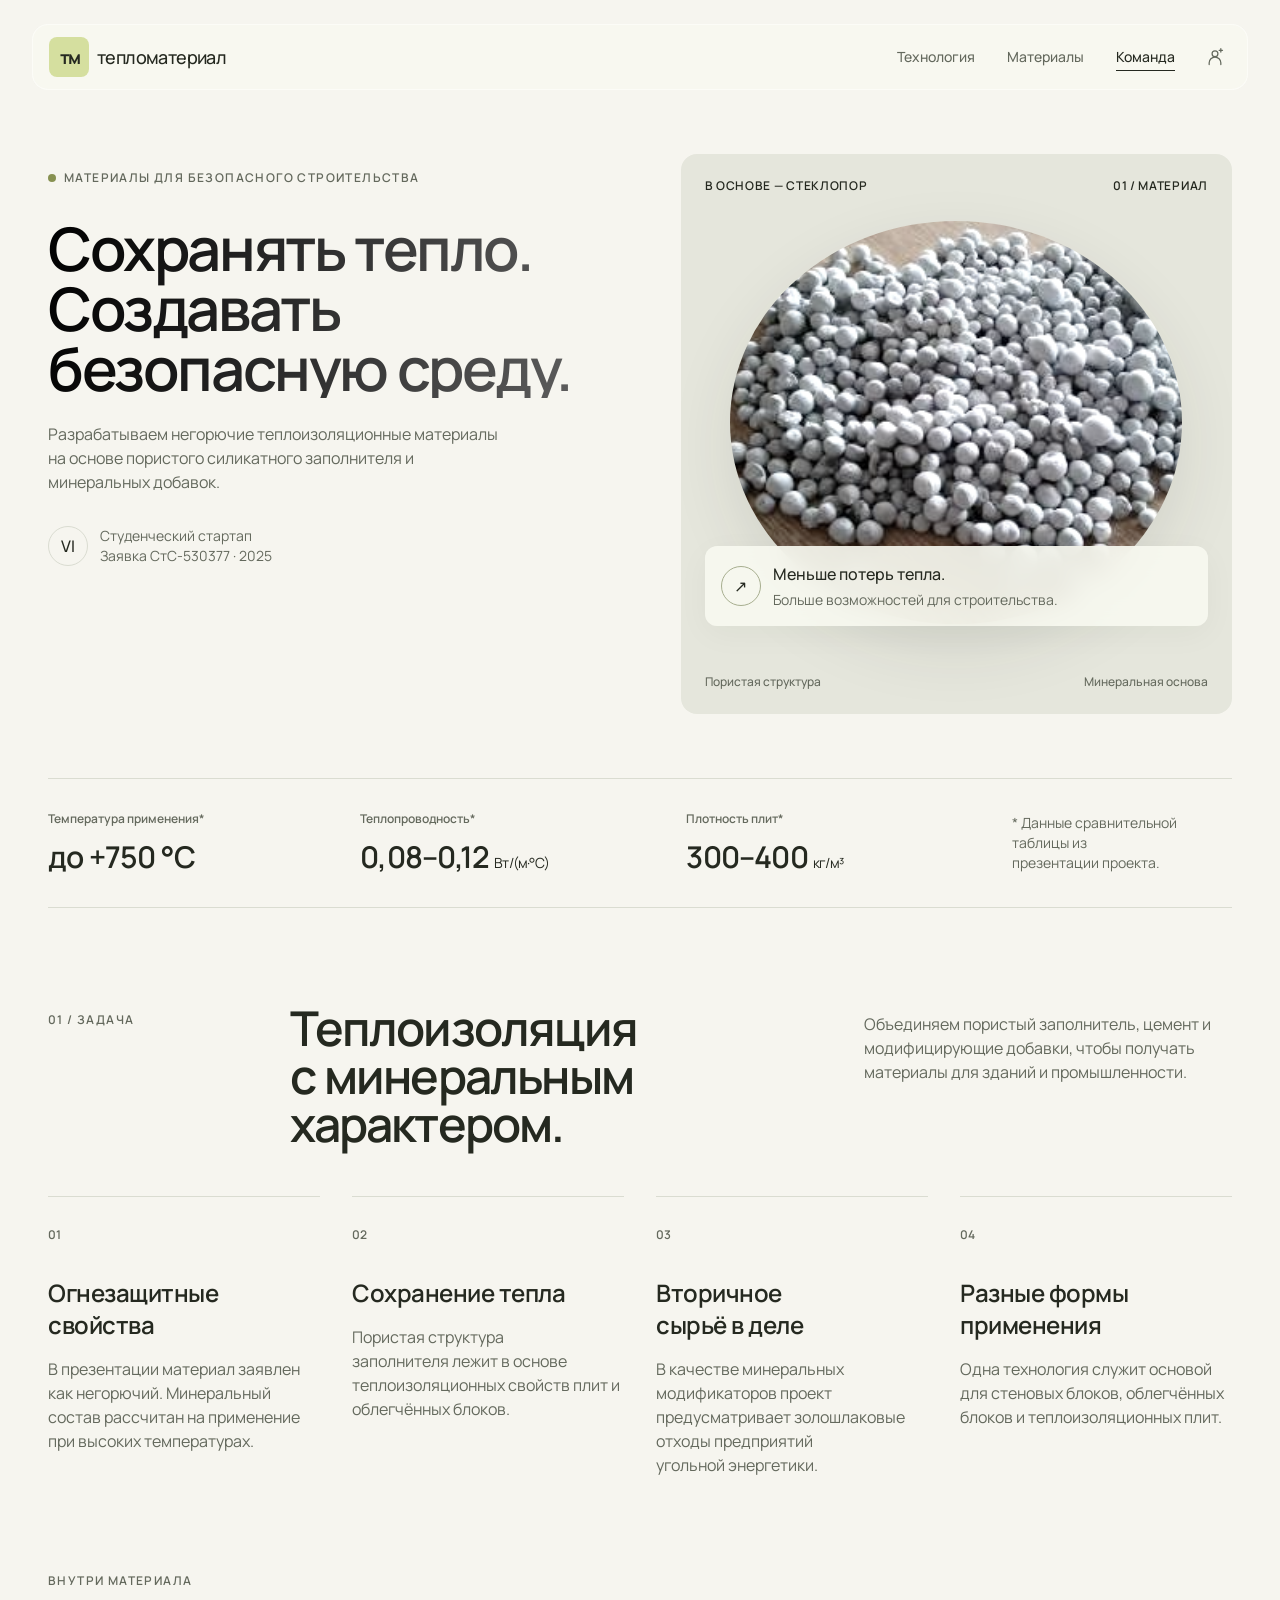
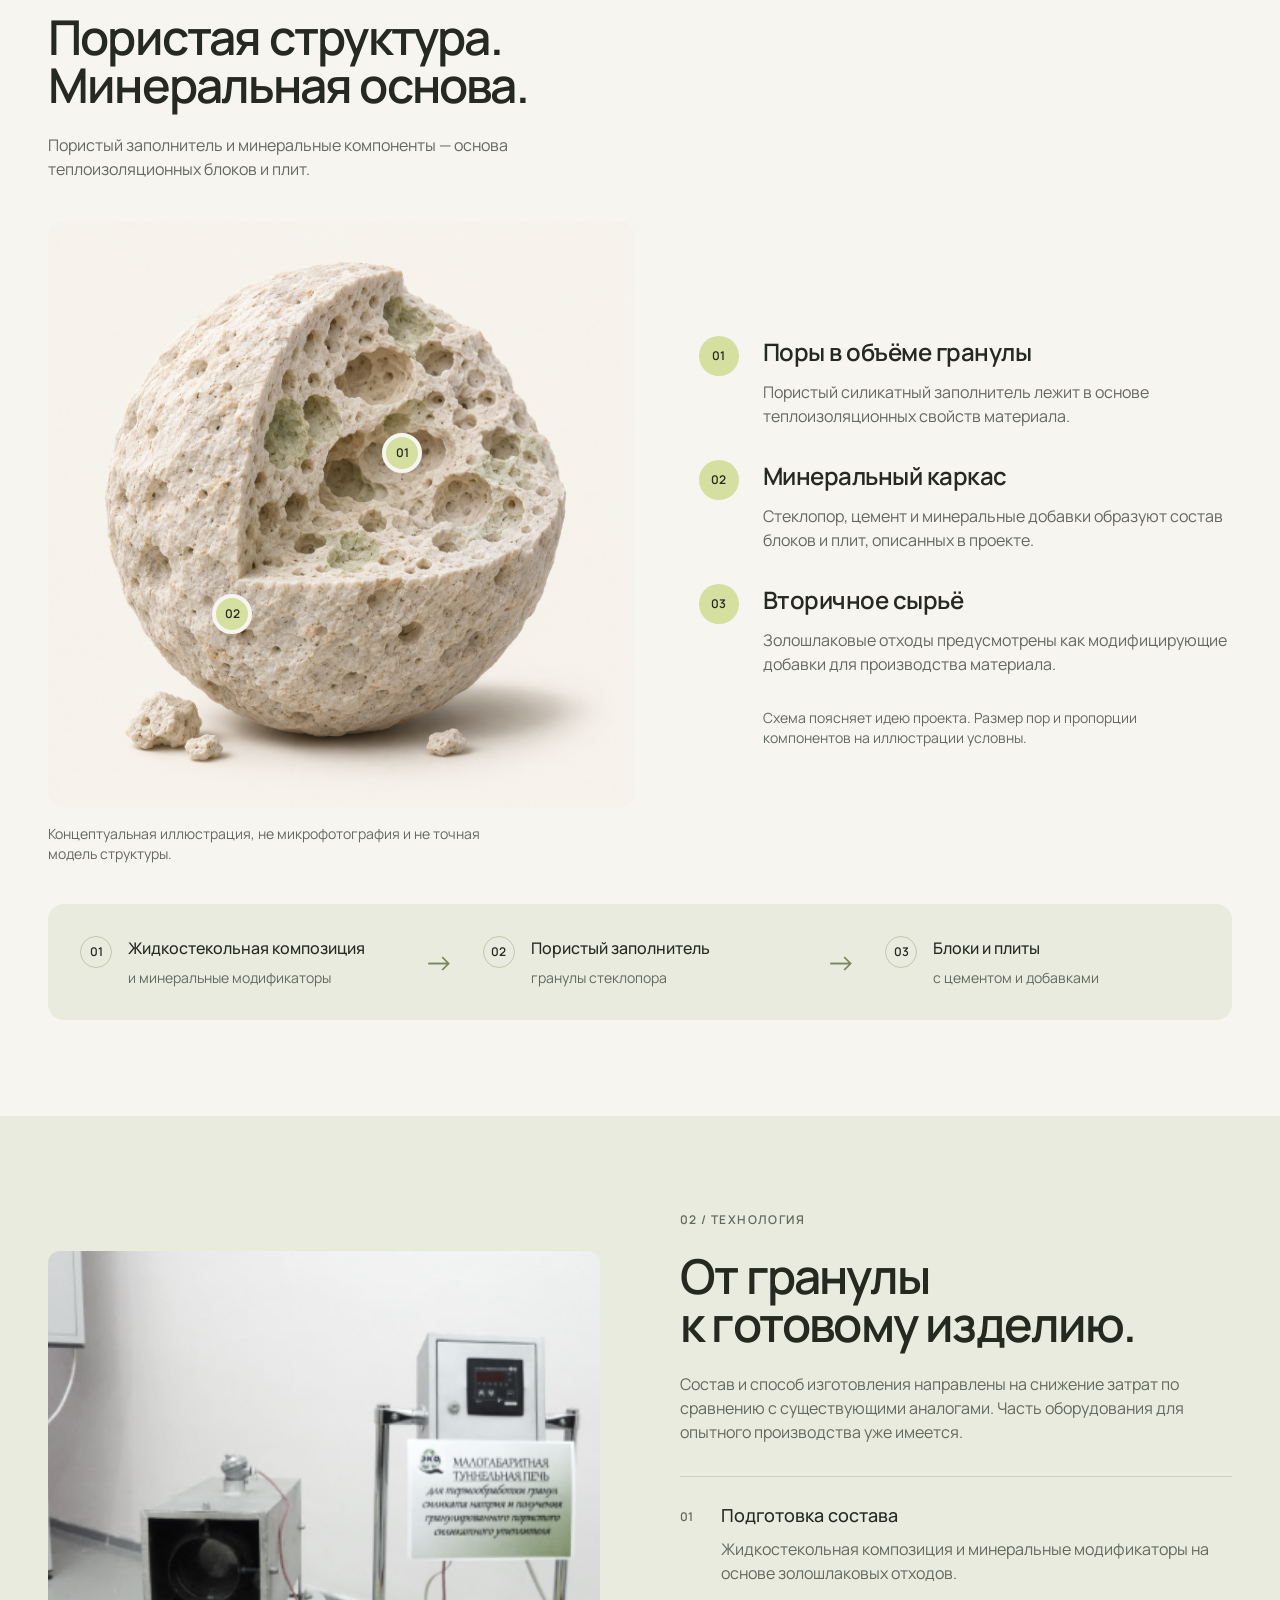
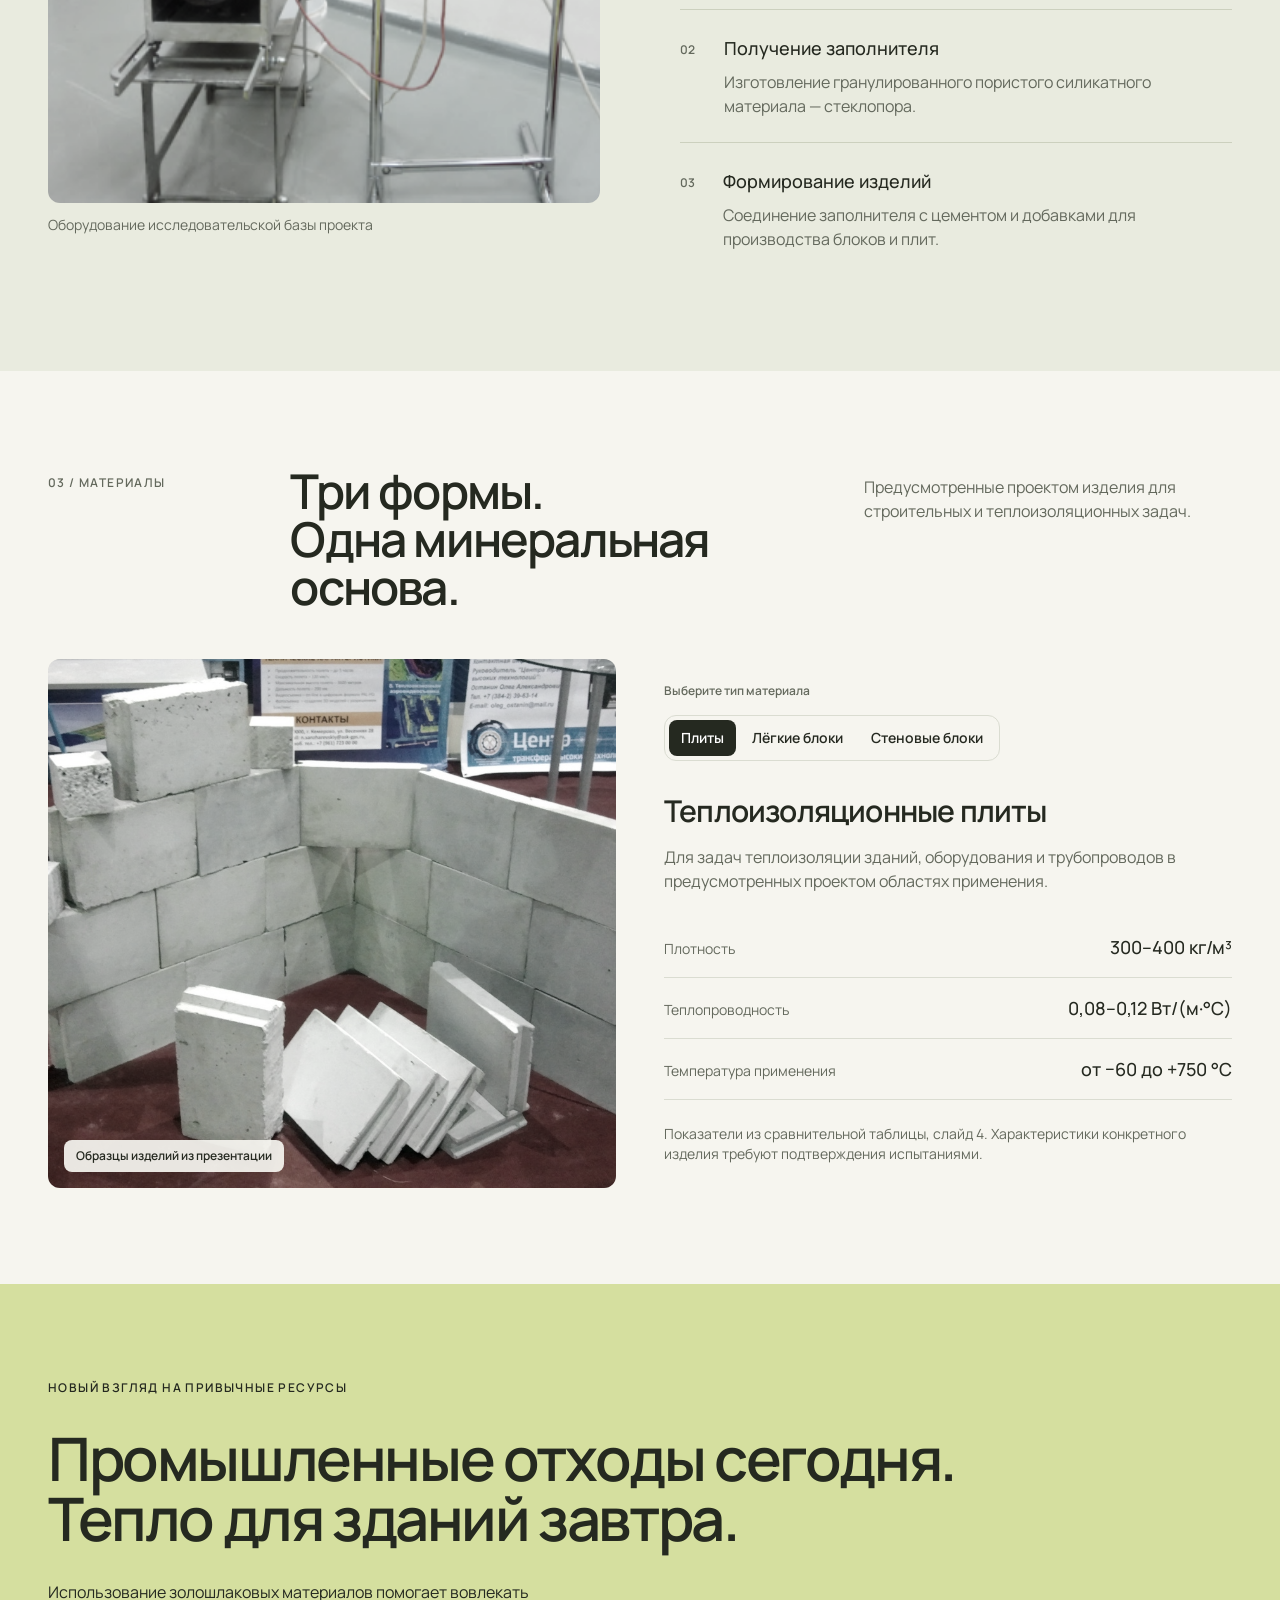
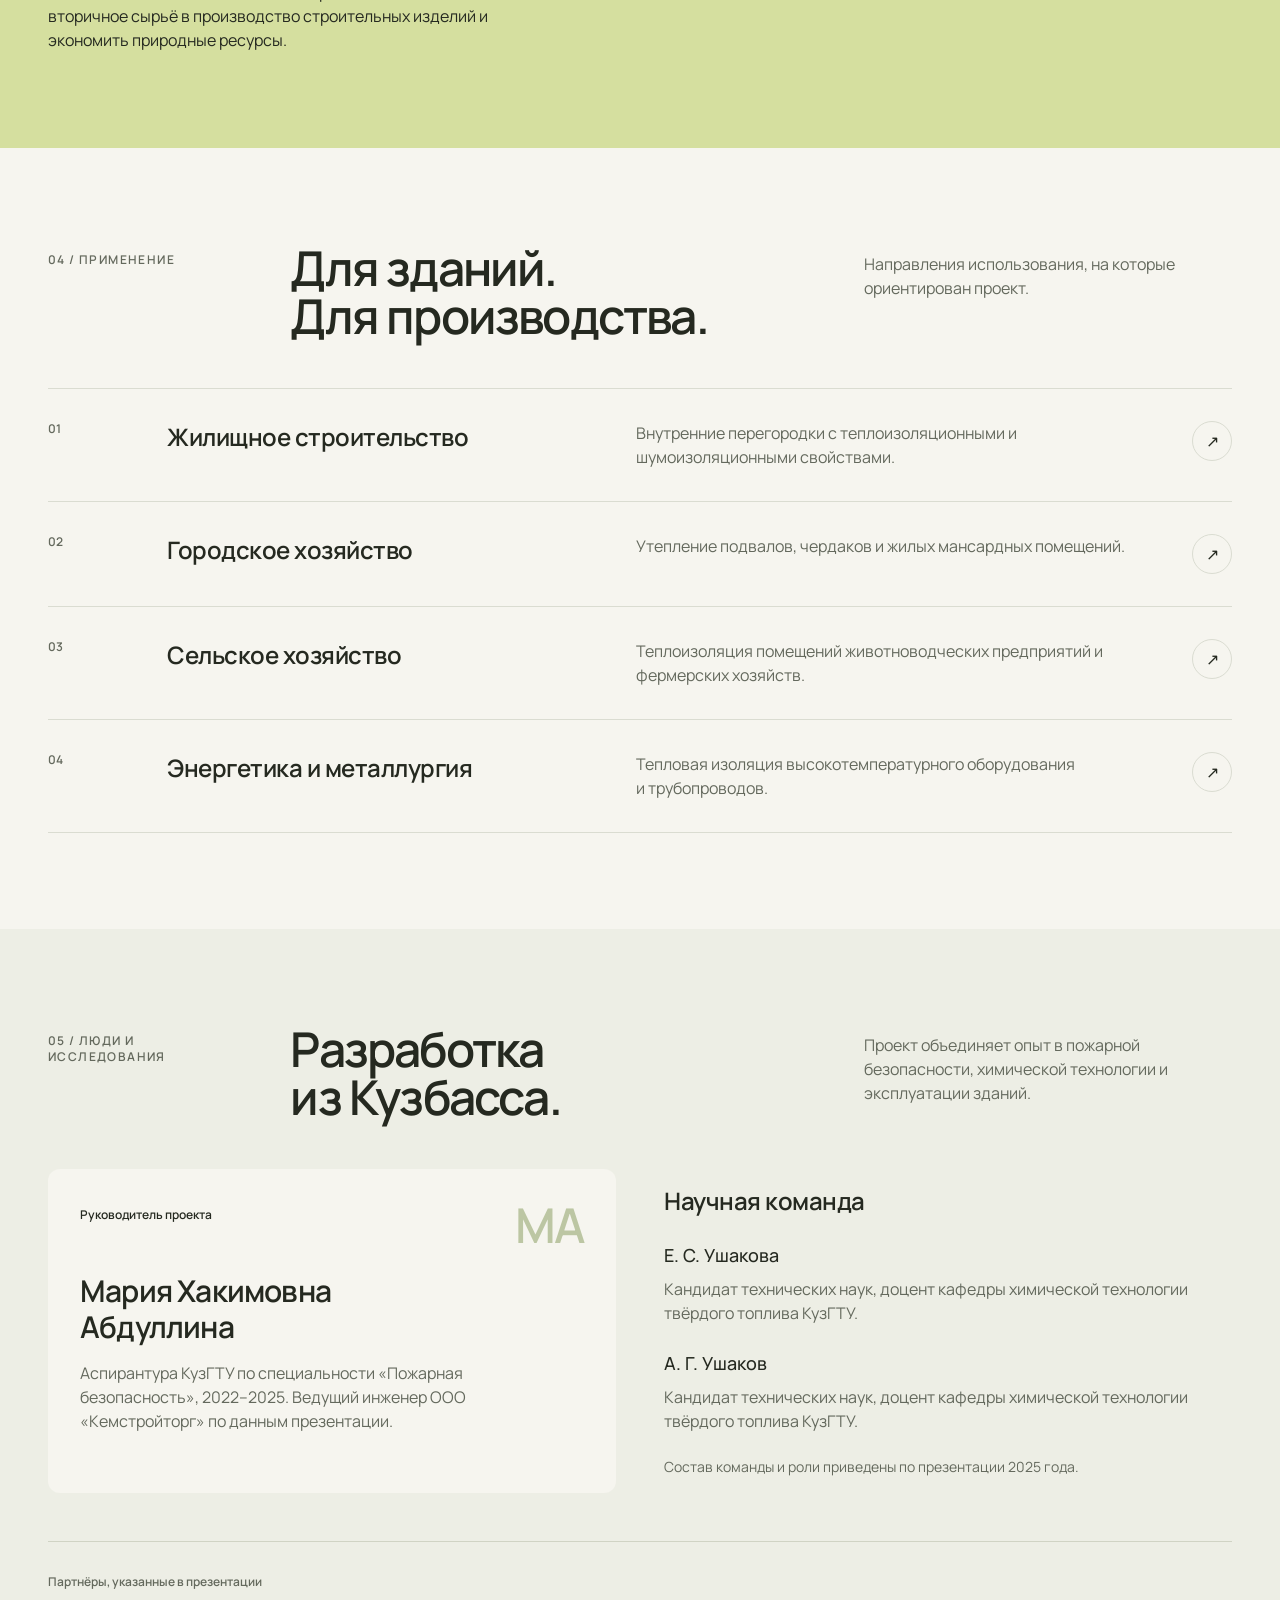
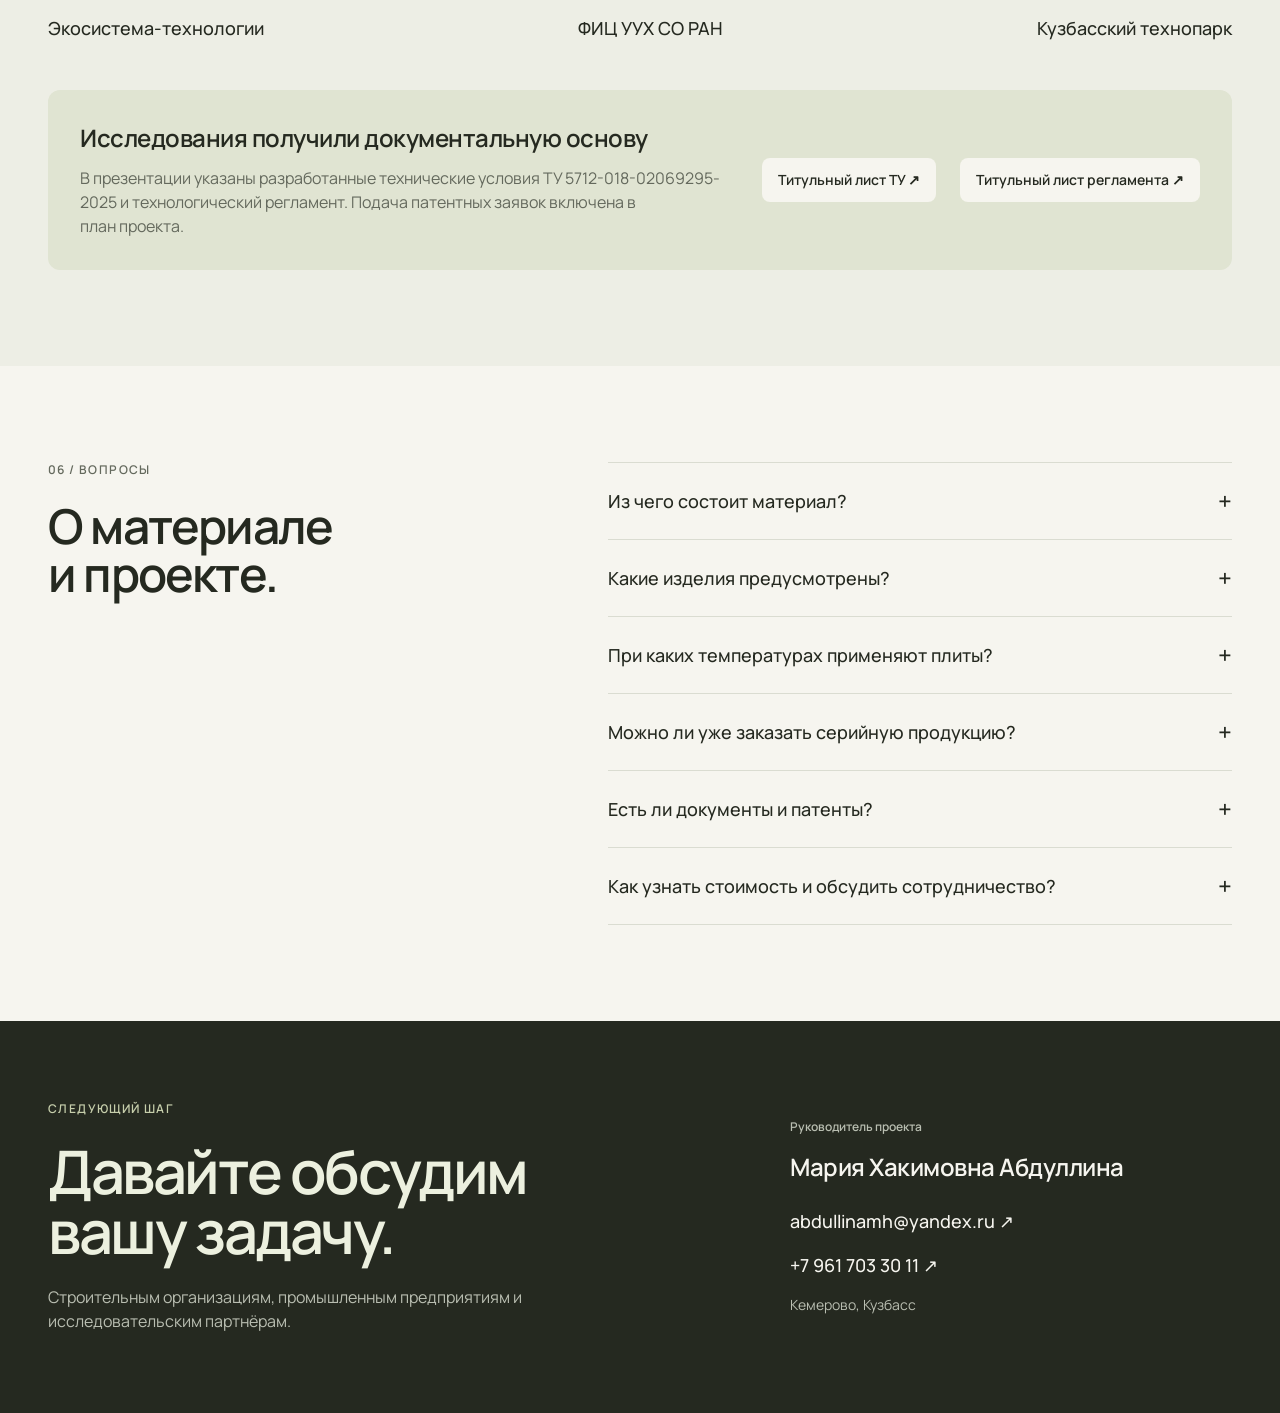
==== index.html @ e7f807e2 "Add files via upload" ====
<!doctype html>
<html lang="ru">
<head>
  <meta charset="utf-8"><meta name="viewport" content="width=device-width, initial-scale=1">
  <title>Теплоизоляционные материалы на основе стеклопора | Проект СтС-530377</title>
  <meta name="description" content="Разработка негорючих теплоизоляционных плит и стеновых блоков на основе пористого силикатного заполнителя. Проект Марии Абдуллиной, Кузбасс.">
  <meta name="theme-color" content="#eeeee7"><meta property="og:type" content="website"><meta property="og:locale" content="ru_RU"><meta property="og:title" content="Сохранять тепло. Создавать безопасную среду."><meta property="og:description" content="Теплоизоляционные материалы на основе стеклопора. Студенческий стартап, заявка СтС-530377."><meta property="og:image" content="./assets/products.jpg">
  <link rel="icon" href="./assets/favicon.svg" type="image/svg+xml"><link rel="preload" href="./assets/manrope.ttf" as="font" type="font/ttf" crossorigin><link rel="stylesheet" href="./styles.css"><script src="./config.js" defer></script><script src="./product-data.js" defer></script><script src="./script.js" defer></script><script src="./cms.js" defer></script>
</head>
<body>
<a class="skip button-md" href="#main">Перейти к содержимому</a>
<header class="header"><a class="brand title-2" href="#main" aria-label="Тепломатериал, начало"><span class="brand-mark" aria-hidden="true">тм</span>тепломатериал</a><nav aria-label="Основная навигация" class="desktop-nav title-4"><a href="#technology">Технология</a><a href="#products">Материалы</a><a href="#team">Команда</a></nav><a class="admin-entry" href="./admin.html" aria-label="Вход администратора" title="Вход администратора"><svg viewBox="0 0 24 24" width="20" height="20" fill="none" stroke="currentColor" stroke-width="1.5" aria-hidden="true"><circle cx="12" cy="8" r="3.5"/><path d="M5 21v-2a7 7 0 0 1 14 0v2M17 4h4m-2-2v4" stroke-linecap="round" stroke-linejoin="round"/></svg></a><button class="menu-toggle" aria-label="Открыть меню" aria-expanded="false" aria-controls="mobile-nav"><span></span><span></span></button></header>
<nav id="mobile-nav" class="mobile-nav heading-4" aria-label="Мобильная навигация" inert><a href="#technology">Технология</a><a href="#products">Материалы</a><a href="#applications">Применение</a><a href="#team">Команда</a></nav>
<main id="main">
<section class="hero wrap">
  <div class="hero-copy"><p class="eyebrow caption-3" data-cms="text-1"><span class="status-dot"></span> Материалы для безопасного строительства</p><h1 class="heading-1" data-cms="text-2">Сохранять тепло.<br>Создавать<br>безопасную среду.</h1><p class="hero-description body-3" data-cms="text-3">Разрабатываем негорючие теплоизоляционные материалы на основе пористого силикатного заполнителя и минеральных добавок.</p><div class="hero-proof caption-2"><span class="proof-number title-3">VI</span><span>Студенческий стартап<br>Заявка СтС-530377 · 2025</span></div></div>
  <div class="hero-visual"><div class="visual-top caption-3"><span>В основе — стеклопор</span><span>01 / Материал</span></div><img src="./assets/granules.png" alt="Гранулы пористого силикатного заполнителя из презентации проекта" width="737" height="522" fetchpriority="high" data-cms-image="image-1"><div class="material-tag"><span class="tag-circle" aria-hidden="true">↗</span><div><p class="title-3" data-cms="text-4">Меньше потерь тепла.</p><p class="caption-2" data-cms="text-5">Больше возможностей для строительства.</p></div></div><div class="visual-bottom caption-4"><span>Пористая структура</span><span>Минеральная основа</span></div></div>
</section>
<div class="spec-strip wrap"><div><span class="caption-3">Температура применения*</span><strong class="heading-4"><span data-cms="text-93">до +750 °C</span></strong></div><div><span class="caption-3">Теплопроводность*</span><strong class="heading-4"><span data-cms="text-94">0,08–0,12</span> <small class="caption-2"><span data-cms="text-95">Вт/(м·°C)</span></small></strong></div><div><span class="caption-3">Плотность плит*</span><strong class="heading-4"><span data-cms="text-96">300–400</span> <small class="caption-2"><span data-cms="text-97">кг/м³</span></small></strong></div><p class="caption-2" data-cms="text-6">* Данные сравнительной таблицы из презентации проекта.</p></div>
<section class="section wrap" id="benefits"><div class="section-head reveal"><p class="eyebrow caption-3" data-cms="text-7">01 / Задача</p><h2 class="heading-2" data-cms="text-8">Теплоизоляция<br>с минеральным характером.</h2><p class="body-3" data-cms="text-9">Объединяем пористый заполнитель, цемент и модифицирующие добавки, чтобы получать материалы для зданий и промышленности.</p></div><div class="benefit-grid"><article class="benefit reveal"><span class="index caption-3">01</span><h3 class="heading-5" data-cms="text-10">Огнезащитные свойства</h3><p class="body-3" data-cms="text-11">В презентации материал заявлен как негорючий. Минеральный состав рассчитан на применение при высоких температурах.</p></article><article class="benefit reveal"><span class="index caption-3">02</span><h3 class="heading-5" data-cms="text-12">Сохранение тепла</h3><p class="body-3" data-cms="text-13">Пористая структура заполнителя лежит в основе теплоизоляционных свойств плит и облегчённых блоков.</p></article><article class="benefit reveal"><span class="index caption-3">03</span><h3 class="heading-5" data-cms="text-14">Вторичное сырьё в деле</h3><p class="body-3" data-cms="text-15">В качестве минеральных модификаторов проект предусматривает золошлаковые отходы предприятий угольной энергетики.</p></article><article class="benefit reveal"><span class="index caption-3">04</span><h3 class="heading-5" data-cms="text-16">Разные формы применения</h3><p class="body-3" data-cms="text-17">Одна технология служит основой для стеновых блоков, облегчённых блоков и теплоизоляционных плит.</p></article></div></section>
<section class="material-infographic wrap" id="material-structure" aria-labelledby="structure-title">
<div class="infographic-heading reveal"><p class="eyebrow caption-3" data-cms="text-18">Внутри материала</p><h2 class="heading-2" id="structure-title" data-cms="text-19">Пористая структура.<br>Минеральная основа.</h2><p class="body-3" data-cms="text-20">Пористый заполнитель и минеральные компоненты — основа теплоизоляционных блоков и плит.</p></div>
<div class="infographic-layout reveal">
<figure class="granule-figure"><img src="./assets/porous-granule.png" alt="Концептуальная иллюстрация: пористая минеральная гранула в разрезе с видимыми воздушными полостями" width="1254" height="1254" loading="lazy" data-cms-image="image-2"><span class="granule-pin pin-one caption-3" aria-hidden="true">01</span><span class="granule-pin pin-two caption-3" aria-hidden="true">02</span><figcaption class="caption-2" data-cms="text-21">Концептуальная иллюстрация, не микрофотография и не точная модель структуры.</figcaption></figure>
<div class="structure-notes"><article><span class="structure-number caption-3">01</span><div><h3 class="heading-5" data-cms="text-22">Поры в объёме гранулы</h3><p class="body-3" data-cms="text-23">Пористый силикатный заполнитель лежит в основе теплоизоляционных свойств материала.</p></div></article><article><span class="structure-number caption-3">02</span><div><h3 class="heading-5" data-cms="text-24">Минеральный каркас</h3><p class="body-3" data-cms="text-25">Стеклопор, цемент и минеральные добавки образуют состав блоков и плит, описанных в проекте.</p></div></article><article><span class="structure-number caption-3">03</span><div><h3 class="heading-5" data-cms="text-26">Вторичное сырьё</h3><p class="body-3" data-cms="text-27">Золошлаковые отходы предусмотрены как модифицирующие добавки для производства материала.</p></div></article><p class="structure-footnote caption-2" data-cms="text-28">Схема поясняет идею проекта. Размер пор и пропорции компонентов на иллюстрации условны.</p></div>
</div>
<div class="material-route reveal" aria-label="Путь от сырья к изделию"><div><span class="route-node caption-3">01</span><p class="title-3" data-cms="text-29">Жидкостекольная композиция</p><span class="caption-2">и минеральные модификаторы</span></div><span class="route-arrow" aria-hidden="true">→</span><div><span class="route-node caption-3">02</span><p class="title-3" data-cms="text-30">Пористый заполнитель</p><span class="caption-2">гранулы стеклопора</span></div><span class="route-arrow" aria-hidden="true">→</span><div><span class="route-node caption-3">03</span><p class="title-3" data-cms="text-31">Блоки и плиты</p><span class="caption-2">с цементом и добавками</span></div></div>
</section>
<section class="technology" id="technology"><div class="wrap section"><div class="tech-layout"><div class="tech-photo reveal"><img src="./assets/laboratory.png" alt="Лабораторное оборудование для исследования материалов из презентации" width="670" height="503" loading="lazy" data-cms-image="image-3"><p class="caption-2" data-cms="text-32">Оборудование исследовательской базы проекта</p></div><div class="tech-copy reveal"><p class="eyebrow caption-3" data-cms="text-33">02 / Технология</p><h2 class="heading-2" data-cms="text-34">От гранулы<br>к готовому изделию.</h2><p class="body-3" data-cms="text-35">Состав и способ изготовления направлены на снижение затрат по сравнению с существующими аналогами. Часть оборудования для опытного производства уже имеется.</p><ol class="steps"><li><span class="caption-3">01</span><div><h3 class="title-2" data-cms="text-36">Подготовка состава</h3><p class="body-3" data-cms="text-37">Жидкостекольная композиция и минеральные модификаторы на основе золошлаковых отходов.</p></div></li><li><span class="caption-3">02</span><div><h3 class="title-2" data-cms="text-38">Получение заполнителя</h3><p class="body-3" data-cms="text-39">Изготовление гранулированного пористого силикатного материала — стеклопора.</p></div></li><li><span class="caption-3">03</span><div><h3 class="title-2" data-cms="text-40">Формирование изделий</h3><p class="body-3" data-cms="text-41">Соединение заполнителя с цементом и добавками для производства блоков и плит.</p></div></li></ol></div></div></div></section>
<section class="section wrap" id="products"><div class="section-head reveal"><p class="eyebrow caption-3" data-cms="text-42">03 / Материалы</p><h2 class="heading-2" data-cms="text-43">Три формы.<br>Одна минеральная основа.</h2><p class="body-3" data-cms="text-44">Предусмотренные проектом изделия для строительных и теплоизоляционных задач.</p></div><div class="product-layout"><div class="product-photo reveal"><img src="./assets/products.jpg" alt="Образцы блоков и теплоизоляционных плит из презентации проекта" width="1320" height="990" loading="lazy" data-cms-image="image-4"><span class="photo-caption caption-3">Образцы изделий из презентации</span></div><div class="product-panel reveal"><p class="caption-3" data-cms="text-45">Выберите тип материала</p><div class="tabs" role="tablist" aria-label="Тип изделия"><button class="button-sm" id="tab-plate" role="tab" aria-selected="true" aria-controls="product-details" data-product="plate">Плиты</button><button class="button-sm" id="tab-light" role="tab" aria-selected="false" aria-controls="product-details" data-product="light" tabindex="-1">Лёгкие блоки</button><button class="button-sm" id="tab-wall" role="tab" aria-selected="false" aria-controls="product-details" data-product="wall" tabindex="-1">Стеновые блоки</button></div><div id="product-details" role="tabpanel" aria-labelledby="tab-plate" tabindex="0" aria-live="polite"><h3 class="heading-4" id="product-title">Теплоизоляционные плиты</h3><p class="body-3" id="product-description">Для задач теплоизоляции зданий, оборудования и трубопроводов в предусмотренных проектом областях применения.</p><dl id="product-specs"><div><dt class="caption-2">Плотность</dt><dd class="title-2">300–400 кг/м³</dd></div><div><dt class="caption-2">Теплопроводность</dt><dd class="title-2">0,08–0,12 Вт/(м·°C)</dd></div><div><dt class="caption-2">Температура применения</dt><dd class="title-2">от −60 до +750 °C</dd></div></dl><p id="product-note" class="caption-2">Показатели из сравнительной таблицы, слайд 4. Характеристики конкретного изделия требуют подтверждения испытаниями.</p></div></div></div></section>
<section class="tagline-section"><div class="wrap"><p class="eyebrow caption-3" data-cms="text-46">Новый взгляд на привычные ресурсы</p><h2 class="heading-1 tagline" data-cms="text-47">Промышленные отходы сегодня.<br>Тепло для зданий завтра.</h2><p class="body-3" data-cms="text-48">Использование золошлаковых материалов помогает вовлекать вторичное сырьё в производство строительных изделий и экономить природные ресурсы.</p></div></section>
<section class="section wrap" id="applications"><div class="section-head reveal"><p class="eyebrow caption-3" data-cms="text-49">04 / Применение</p><h2 class="heading-2" data-cms="text-50">Для зданий.<br>Для производства.</h2><p class="body-3" data-cms="text-51">Направления использования, на которые ориентирован проект.</p></div><div class="application-list"><article class="reveal"><span class="caption-3">01</span><h3 class="heading-5" data-cms="text-52">Жилищное строительство</h3><p class="body-3" data-cms="text-53">Внутренние перегородки с теплоизоляционными и шумоизоляционными свойствами.</p><span class="application-arrow" aria-hidden="true">↗</span></article><article class="reveal"><span class="caption-3">02</span><h3 class="heading-5" data-cms="text-54">Городское хозяйство</h3><p class="body-3" data-cms="text-55">Утепление подвалов, чердаков и жилых мансардных помещений.</p><span class="application-arrow" aria-hidden="true">↗</span></article><article class="reveal"><span class="caption-3">03</span><h3 class="heading-5" data-cms="text-56">Сельское хозяйство</h3><p class="body-3" data-cms="text-57">Теплоизоляция помещений животноводческих предприятий и фермерских хозяйств.</p><span class="application-arrow" aria-hidden="true">↗</span></article><article class="reveal"><span class="caption-3">04</span><h3 class="heading-5" data-cms="text-58">Энергетика и металлургия</h3><p class="body-3" data-cms="text-59">Тепловая изоляция высокотемпературного оборудования и трубопроводов.</p><span class="application-arrow" aria-hidden="true">↗</span></article></div></section>
<section class="team-section" id="team"><div class="wrap section"><div class="section-head reveal"><p class="eyebrow caption-3" data-cms="text-60">05 / Люди и исследования</p><h2 class="heading-2" data-cms="text-61">Разработка<br>из Кузбасса.</h2><p class="body-3" data-cms="text-62">Проект объединяет опыт в пожарной безопасности, химической технологии и эксплуатации зданий.</p></div><div class="team-grid"><article class="team-lead reveal"><span class="caption-3">Руководитель проекта</span><div class="initials heading-2" aria-hidden="true">МА</div><h3 class="heading-4" data-cms="text-63">Мария Хакимовна<br>Абдуллина</h3><p class="body-3" data-cms="text-64">Аспирантура КузГТУ по специальности «Пожарная безопасность», 2022–2025. Ведущий инженер ООО «Кемстройторг» по данным презентации.</p></article><div class="team-research reveal"><h3 class="heading-5" data-cms="text-65">Научная команда</h3><div><h4 class="title-2" data-cms="text-66">Е. С. Ушакова</h4><p class="body-3" data-cms="text-67">Кандидат технических наук, доцент кафедры химической технологии твёрдого топлива КузГТУ.</p></div><div><h4 class="title-2" data-cms="text-68">А. Г. Ушаков</h4><p class="body-3" data-cms="text-69">Кандидат технических наук, доцент кафедры химической технологии твёрдого топлива КузГТУ.</p></div><p class="caption-2" data-cms="text-70">Состав команды и роли приведены по презентации 2025 года.</p></div></div><div class="partners reveal"><p class="caption-3" data-cms="text-71">Партнёры, указанные в презентации</p><div class="partner-names title-2"><span>Экосистема-технологии</span><span>ФИЦ УУХ СО РАН</span><span>Кузбасский технопарк</span></div></div><div class="documents reveal"><div><h3 class="heading-5" data-cms="text-72">Исследования получили документальную основу</h3><p class="body-3" data-cms="text-73">В презентации указаны разработанные технические условия ТУ 5712-018-02069295-2025 и технологический регламент. Подача патентных заявок включена в план проекта.</p></div><a class="document-link button-sm" href="./assets/specification.png" target="_blank" rel="noopener">Титульный лист ТУ ↗</a><a class="document-link button-sm" href="./assets/regulation.png" target="_blank" rel="noopener">Титульный лист регламента ↗</a></div></div></section>
<section class="section wrap faq-section" id="faq"><div class="reveal"><p class="eyebrow caption-3" data-cms="text-74">06 / Вопросы</p><h2 class="heading-2" data-cms="text-75">О материале<br>и проекте.</h2></div><div class="faq-list reveal"><details><summary class="title-2" data-cms="text-76">Из чего состоит материал?</summary><p class="body-3" data-cms="text-77">В основе изделий — гранулированный пористый силикатный заполнитель, цемент и минеральные добавки. Проект предусматривает использование золошлаковых отходов в качестве модификаторов.</p></details><details><summary class="title-2" data-cms="text-78">Какие изделия предусмотрены?</summary><p class="body-3" data-cms="text-79">Стеновые блоки, облегчённые стеновые блоки и теплоизоляционные плиты. Формат и характеристики подбираются под задачу применения.</p></details><details><summary class="title-2" data-cms="text-80">При каких температурах применяют плиты?</summary><p class="body-3" data-cms="text-81">В сравнительной таблице презентации для предлагаемых плит указан диапазон от −60 до +750 °C. Рабочие условия конкретного изделия необходимо согласовать с командой и подтвердить испытаниями.</p></details><details><summary class="title-2" data-cms="text-82">Можно ли уже заказать серийную продукцию?</summary><p class="body-3" data-cms="text-83">Презентация описывает исследовательский стартап и план опытного производства. Текущую готовность, наличие образцов и условия поставки уточняйте у руководителя проекта.</p></details><details><summary class="title-2" data-cms="text-84">Есть ли документы и патенты?</summary><p class="body-3" data-cms="text-85">В презентации указаны технические условия и технологический регламент. Патентные заявки обозначены как планируемые. Статус регистрации и доступные протоколы испытаний следует запросить у команды.</p></details><details><summary class="title-2" data-cms="text-86">Как узнать стоимость и обсудить сотрудничество?</summary><p class="body-3" data-cms="text-87">Напишите Марии Абдуллиной или позвоните по контактам ниже. Укажите область применения, предполагаемый объём и условия эксплуатации. Финансовые расчёты презентации 2025 года не являются действующим коммерческим предложением.</p></details></div></section>
<section class="contact-section" id="contact"><div class="wrap contact-layout"><div><p class="eyebrow caption-3" data-cms="text-88">Следующий шаг</p><h2 class="heading-1" data-cms="text-89">Давайте обсудим<br>вашу задачу.</h2><p class="body-3" data-cms="text-90">Строительным организациям, промышленным предприятиям и исследовательским партнёрам.</p></div><address><p class="caption-3" data-cms="text-91">Руководитель проекта</p><p class="heading-5" data-cms="text-92">Мария Хакимовна Абдуллина</p><a class="title-2" data-cms-link="email" href="mailto:abdullinamh@yandex.ru">abdullinamh@yandex.ru ↗</a><a class="title-2" data-cms-link="phone" href="tel:+79617033011">+7 961 703 30 11 ↗</a><span class="caption-2">Кемерово, Кузбасс</span></address></div></section>
</main>


</body></html>
---- styles.css ----
@font-face{font-family:Manrope;src:url('./assets/manrope.ttf') format('truetype');font-weight:200 800;font-style:normal;font-display:swap}
:root{--paper:#f6f5ef;--ink:#252920;--muted:#64695d;--olive:#d5df9f;--line:#dadcd1;--curve:cubic-bezier(.22,1,.36,1)}
*{box-sizing:border-box}html{scroll-behavior:smooth;scroll-padding-top:112px}body{margin:0;background:var(--paper);color:var(--ink);font-family:Manrope,sans-serif;font-size:16px;line-height:24px}body.menu-open{overflow:hidden}h1,h2,h3,h4,p{margin:0}h1,h2,h3,h4{text-wrap:balance}p{text-wrap:pretty}a{color:inherit;text-decoration:none}button{font:inherit;color:inherit;cursor:pointer}button,a{-webkit-tap-highlight-color:transparent}a,button{transition:transform .3s var(--curve),opacity .3s var(--curve)}a:hover,button:hover{opacity:.78}a:active,button:active{transform:translateY(1px)}:focus-visible{outline:3px solid #737f36;outline-offset:4px}img{display:block;width:100%;height:auto}address{font-style:normal}section[id]{scroll-margin-top:32px}
.heading-1{font-size:60px;line-height:60px;font-weight:600;letter-spacing:-2.4px}.heading-2{font-size:48px;line-height:48px;font-weight:600;letter-spacing:-1.8px}.heading-4{font-size:30px;line-height:36px;font-weight:600;letter-spacing:-.8px}.heading-5{font-size:24px;line-height:32px;font-weight:600;letter-spacing:-.5px}.title-2{font-size:18px;line-height:28px;font-weight:500}.title-3{font-size:16px;line-height:24px;font-weight:500}.title-4{font-size:14px;line-height:20px;font-weight:500}.body-3{font-size:16px;line-height:24px;font-weight:400}.button-md{font-size:16px;line-height:24px;font-weight:600}.button-sm{font-size:14px;line-height:20px;font-weight:600}.caption-2{font-size:14px;line-height:20px;font-weight:400}.caption-3{font-size:12px;line-height:16px;font-weight:600}.caption-4{font-size:12px;line-height:16px;font-weight:500}
.wrap{width:calc(100% - 96px);max-width:1312px;margin-inline:auto}.section{padding-block:96px}.eyebrow{text-transform:uppercase;letter-spacing:1.4px}.header{position:relative;z-index:30;margin:24px auto 0;display:flex;align-items:center;justify-content:space-between;gap:24px;width:calc(100% - 64px);max-width:1344px;padding:12px 16px;border:1px solid #ffffff80;background:#f8f8f0df;backdrop-filter:blur(20px);border-radius:16px}.brand{display:inline-flex;align-items:center;gap:8px;letter-spacing:-.6px}.brand-mark{background:var(--olive);width:40px;height:40px;display:grid;place-items:center;border-radius:8px;font-size:18px;line-height:28px;font-weight:700;letter-spacing:-2px}.brand-dot{align-self:flex-start;font-size:12px;line-height:16px}.desktop-nav{display:flex;gap:32px;color:var(--muted)}.desktop-nav a[aria-current]{color:var(--ink);text-decoration:underline;text-underline-offset:8px}.header-contact{display:flex;gap:32px;align-items:center;padding:8px 12px;background:white;border:1px solid var(--line);border-radius:8px}.header-contact span{font-size:20px}.menu-toggle{display:none}.mobile-nav{display:none}.skip{position:fixed;top:-96px;left:16px;z-index:100;background:white;padding:16px}.skip:focus{top:16px}
.hero{display:grid;grid-template-columns:1.06fr 1fr;gap:48px;padding-block:64px}.hero-copy{padding-block:16px}.hero .eyebrow{display:flex;align-items:center;gap:8px;margin-bottom:32px;color:var(--muted)}.status-dot{width:8px;height:8px;border-radius:50%;background:#879151;flex-shrink:0}.hero h1{max-width:680px;background:linear-gradient(100deg,#000,#666);color:transparent;background-clip:text;-webkit-background-clip:text}.hero-description{color:var(--muted);max-width:480px;margin-top:24px}.button{display:inline-flex;align-items:center;justify-content:space-between;gap:32px;background:var(--ink);color:white;border-radius:8px;padding:12px 16px}.hero .button{margin-top:32px}.button span{font-size:24px;line-height:32px}.hero-proof{display:flex;align-items:center;gap:12px;color:var(--muted);margin-top:32px}.proof-number{width:40px;height:40px;border:1px solid var(--line);border-radius:50%;display:grid;place-items:center;color:var(--ink)}.hero-visual{background:#e5e6dc;border-radius:16px;overflow:hidden;min-height:560px;position:relative;display:flex;flex-direction:column;justify-content:space-between;padding:24px}.visual-top,.visual-bottom{display:flex;justify-content:space-between;gap:16px;position:relative;z-index:1}.visual-top{text-transform:uppercase;letter-spacing:.7px}.hero-visual>img{position:absolute;width:82%;height:72%;left:9%;top:12%;border-radius:50%;object-fit:cover;object-position:center;filter:saturate(.45);box-shadow:0 24px 64px #2529201a}.material-tag{position:relative;z-index:1;display:flex;align-items:center;gap:12px;margin-top:auto;margin-bottom:48px;padding:16px;background:#f8f9f0e8;backdrop-filter:blur(12px);border-radius:12px;box-shadow:0 8px 32px #2529200a}.material-tag .caption-2{color:var(--muted);margin-top:4px}.tag-circle{border:1px solid #a6ad8e;width:40px;height:40px;border-radius:50%;display:grid;place-items:center;flex-shrink:0}.visual-bottom{color:var(--muted)}
.spec-strip{border-block:1px solid var(--line);padding-block:32px;display:grid;grid-template-columns:1.05fr 1.1fr 1.1fr .8fr;gap:24px;align-items:center}.spec-strip>div{display:flex;flex-direction:column;gap:12px}.spec-strip .caption-3{color:var(--muted)}.spec-strip strong{white-space:nowrap}.spec-strip>p{color:var(--muted)}.section-head{display:grid;grid-template-columns:.55fr 1.45fr 1fr;gap:40px;align-items:start;margin-bottom:48px}.section-head>.eyebrow{padding-top:8px;color:var(--muted)}.section-head>.body-3{color:var(--muted);padding-top:8px}.benefit-grid{display:grid;grid-template-columns:repeat(4,1fr);gap:32px}.benefit{padding-top:24px;border-top:1px solid var(--line)}.benefit .index{color:var(--muted)}.benefit h3{margin-top:32px;margin-bottom:16px}.benefit p{color:var(--muted)}.technology{background:#e9ebdf}.tech-layout{display:grid;grid-template-columns:1fr 1fr;gap:80px;align-items:center}.tech-photo img{aspect-ratio:1/1;object-fit:cover;filter:saturate(.3);border-radius:12px}.tech-photo>p{margin-top:12px;color:var(--muted)}.tech-copy>.eyebrow{margin-bottom:24px;color:var(--muted)}.tech-copy>.body-3{margin-top:24px;color:var(--muted)}.steps{list-style:none;margin:32px 0 0;padding:0}.steps li{display:flex;gap:24px;padding:24px 0;border-top:1px solid #ccd0be}.steps li>span{width:24px;padding-top:8px;color:var(--muted)}.steps p{margin-top:8px;color:var(--muted)}.product-layout{display:grid;grid-template-columns:1fr 1fr;gap:48px}.product-photo{position:relative;min-height:480px;border-radius:12px;overflow:hidden;background:#e8e8df}.product-photo img{height:100%;object-fit:cover;filter:saturate(.35)}.photo-caption{position:absolute;bottom:16px;left:16px;background:#f6f5efed;padding:8px 12px;border-radius:8px}.product-panel{padding:24px 0}.product-panel>.caption-3{color:var(--muted);margin-bottom:16px}.tabs{display:flex;gap:4px;border:1px solid var(--line);padding:4px;border-radius:12px;margin-bottom:32px;width:fit-content}.tabs button{border:0;background:transparent;border-radius:8px;padding:8px 12px}.tabs button[aria-selected=true]{background:var(--ink);color:white}.product-panel h3{margin-bottom:16px}.product-panel p{color:var(--muted)}dl{margin:24px 0}dl>div{display:flex;justify-content:space-between;gap:16px;padding:16px 0;border-bottom:1px solid var(--line);align-items:baseline}dd{margin:0;text-align:right}dt{color:var(--muted)}.text-link{display:inline-flex;align-items:center;gap:32px;padding-block:8px;border-bottom:1px solid currentColor}.product-panel>.text-link{margin-top:24px}.tagline-section{background:var(--olive);padding-block:96px}.tagline-section .eyebrow{margin-bottom:32px}.tagline{max-width:1100px}.tagline-section .body-3{max-width:520px;margin-top:32px}.js .tagline .word{opacity:.3;transition:opacity .5s var(--curve)}.js .tagline .word.active{opacity:1}.application-list article{display:grid;grid-template-columns:.2fr 1fr 1.2fr 40px;gap:32px;padding:32px 0;border-top:1px solid var(--line);align-items:start}.application-list article:last-child{border-bottom:1px solid var(--line)}.application-list p,.application-list .caption-3{color:var(--muted)}.application-arrow{width:40px;height:40px;border:1px solid var(--line);border-radius:50%;display:grid;place-items:center}.team-section{background:#edeee5}.team-grid{display:grid;grid-template-columns:1fr 1fr;gap:48px}.team-lead{padding:32px;border-radius:12px;background:var(--paper);position:relative}.team-lead h3{margin-top:48px;margin-bottom:16px}.team-lead p{max-width:520px;color:var(--muted)}.initials{position:absolute;right:32px;top:32px;color:#bcc6a3}.team-research{padding:16px 0}.team-research>div{margin-top:24px}.team-research p{color:var(--muted);margin-top:8px}.team-research>.caption-2{margin-top:24px}.partners{margin-top:48px;padding-top:32px;border-top:1px solid #d0d3c4}.partners>p{color:var(--muted)}.partner-names{display:flex;justify-content:space-between;gap:32px;margin-top:24px}.documents{margin-top:48px;background:#e0e4d2;padding:32px;border-radius:12px;display:flex;gap:24px;align-items:center;flex-wrap:wrap}.documents>div{flex:1 1 480px}.documents p{color:var(--muted);margin-top:12px;max-width:640px}.document-link{padding:12px 16px;background:var(--paper);border-radius:8px}.faq-section{display:grid;grid-template-columns:1fr 1.3fr;gap:80px}.faq-section .eyebrow{color:var(--muted);margin-bottom:24px}details{border-top:1px solid var(--line);padding:24px 0}details:last-child{border-bottom:1px solid var(--line)}summary{cursor:pointer;list-style:none;display:flex;justify-content:space-between;gap:24px}summary::-webkit-details-marker{display:none}summary:after{content:'+';font-size:24px;flex-shrink:0}details[open] summary:after{content:'−'}details>p{color:var(--muted);padding-top:16px;padding-right:32px}.contact-section{background:#252920;color:#f6f5ef;padding-block:80px}.contact-layout{display:grid;grid-template-columns:1.5fr 1fr;gap:80px;align-items:center}.contact-layout .eyebrow{color:#c6ceab;margin-bottom:24px}.contact-layout .heading-1{color:#ecf0df}.contact-layout .body-3{max-width:480px;color:#b9beb1;margin-top:24px}.contact-layout .button{background:var(--olive);color:var(--ink);margin-top:32px}address{display:flex;flex-direction:column;align-items:flex-start;gap:16px}address>.caption-3{color:#b9beb1}address>.heading-5{margin-bottom:8px}address>.caption-2{color:#b9beb1}.footer{padding-block:32px;display:flex;gap:24px;align-items:center;flex-wrap:wrap}.footer>p{flex:1;color:var(--muted)}.footer a,.legal-button{flex-shrink:0}.legal-button{padding:0;border:0;background:none;color:var(--muted)}dialog{width:calc(100% - 32px);max-width:640px;padding:32px;border:1px solid var(--line);border-radius:16px;background:var(--paper);color:var(--ink)}dialog::backdrop{background:#0008;backdrop-filter:blur(4px)}dialog h2{margin:32px 0 24px}.dialog-close{display:block;margin-left:auto;padding:8px 12px;border:1px solid var(--line);background:transparent;border-radius:8px}dialog .text-link{margin-top:24px}.js .reveal{opacity:0;transform:translateY(32px);transition:opacity .7s var(--curve),transform .7s var(--curve)}.js .reveal.visible{opacity:1;transform:none}
@media(min-width:1500px){.hero-visual{min-height:600px}.hero{gap:64px}}
@media(max-width:1100px){.wrap{width:calc(100% - 64px)}.hero{gap:32px}.hero .heading-1{font-size:48px;line-height:48px;letter-spacing:-1.8px}.hero-visual{min-height:520px}.hero .eyebrow{max-width:280px}.spec-strip{grid-template-columns:repeat(3,1fr)}.spec-strip>p{grid-column:1/-1;max-width:480px}.section-head{grid-template-columns:1fr 2fr}.section-head>.body-3{grid-column:2}.benefit-grid{grid-template-columns:repeat(2,1fr);gap:40px}.tech-layout{gap:40px}.heading-2{font-size:36px;line-height:40px;letter-spacing:-1px}.product-layout{gap:32px}.tabs button{padding:8px}.application-list article{grid-template-columns:24px 1fr 1.2fr 40px;gap:24px}.contact-layout{gap:40px}.footer>p{flex-basis:50%}}
@media(max-width:760px){html{scroll-padding-top:32px}.wrap{width:calc(100% - 40px)}.header{width:calc(100% - 32px);margin-top:16px;padding:8px 12px;gap:12px}.brand{font-size:16px;line-height:24px}.brand-dot{display:none}.brand-mark{width:32px;height:32px}.desktop-nav,.header-contact{display:none}.menu-toggle{display:flex;flex-direction:column;gap:8px;justify-content:center;padding:8px;width:40px;height:40px;border:0;background:transparent}.menu-toggle span{height:2px;width:24px;background:var(--ink);transition:transform .5s var(--curve)}.menu-toggle[aria-expanded=true] span:first-child{transform:translateY(5px) rotate(45deg)}.menu-toggle[aria-expanded=true] span:last-child{transform:translateY(-5px) rotate(-45deg)}.mobile-nav{position:fixed;z-index:20;inset:0;display:flex;flex-direction:column;justify-content:center;gap:32px;padding:40px;background:#f6f5eff5;backdrop-filter:blur(24px);visibility:hidden;opacity:0;transition:opacity .3s var(--curve),visibility .3s var(--curve)}.mobile-nav.open{visibility:visible;opacity:1}.mobile-nav a{opacity:0;transform:translateY(24px);transition:opacity .5s var(--curve),transform .5s var(--curve)}.mobile-nav.open a{opacity:1;transform:none}.mobile-nav a:nth-child(2){transition-delay:60ms}.mobile-nav a:nth-child(3){transition-delay:120ms}.mobile-nav a:nth-child(4){transition-delay:180ms}.mobile-nav a:nth-child(5){transition-delay:240ms}.hero{grid-template-columns:1fr;padding-block:40px;gap:32px}.hero-copy{padding:0}.hero .eyebrow{max-width:none;font-size:12px;letter-spacing:.8px;margin-bottom:24px}.hero .heading-1,.heading-1{font-size:36px;line-height:40px;letter-spacing:-1.2px}.hero-description{margin-top:24px}.hero .button{margin-top:24px}.hero-proof{margin-top:24px}.hero-visual{min-height:440px;padding:24px}.visual-top{font-size:12px;letter-spacing:0}.hero-visual>img{height:72%;top:8%}.material-tag{margin-bottom:32px;padding:12px;gap:8px}.material-tag .caption-2{font-size:12px;line-height:16px}.spec-strip{grid-template-columns:1fr;gap:24px;padding-block:32px}.spec-strip>div{flex-direction:row;align-items:center;justify-content:space-between;gap:12px}.spec-strip .heading-4{font-size:24px;line-height:32px;letter-spacing:-.6px}.spec-strip>p{grid-column:auto}.section{padding-block:64px}.section-head{display:block;margin-bottom:32px}.section-head>.eyebrow{padding:0;margin-bottom:24px}.section-head>.body-3{margin-top:24px;padding:0}.heading-2{font-size:30px;line-height:36px;letter-spacing:-.8px}.heading-4{font-size:24px;line-height:32px}.benefit-grid{gap:32px 24px}.benefit h3{font-size:20px;line-height:28px;margin-top:24px}.benefit p{font-size:14px;line-height:20px}.tech-layout,.product-layout,.team-grid,.faq-section,.contact-layout{grid-template-columns:1fr;gap:32px}.tech-photo{order:2}.tech-photo img{aspect-ratio:4/3}.tech-copy>.eyebrow{margin-bottom:24px}.steps li{gap:16px}.product-photo{min-height:320px}.product-photo img{height:320px}.product-panel{padding:0}.tabs{width:100%;justify-content:space-between}.tabs button{font-size:12px;line-height:16px;padding:12px 8px}.product-panel dd{font-size:16px;line-height:24px}.product-panel dt{font-size:12px;line-height:16px}.tagline-section{padding-block:64px}.tagline-section .heading-1{font-size:36px;line-height:40px}.application-list article{grid-template-columns:24px 1fr 32px;gap:16px;padding:24px 0}.application-list h3{font-size:20px;line-height:28px}.application-list p{grid-column:2/3}.application-arrow{grid-column:3;grid-row:1;width:32px;height:32px}.team-lead{padding:24px}.initials{top:64px;right:24px}.team-lead h3{margin-top:64px}.team-research{padding:0}.partner-names{flex-direction:column;gap:24px}.documents{padding:24px;gap:16px}.documents>div{flex-basis:100%}.document-link{width:100%}.faq-section{gap:24px}.contact-section{padding-block:64px}.contact-layout{gap:48px}.footer{gap:24px 16px}.footer>.brand{flex-basis:100%}.footer>p{flex-basis:100%}.footer .legal-button{font-size:12px;line-height:16px}.footer>a:last-child{margin-left:auto}dialog{padding:24px}}
.material-infographic{padding-bottom:96px}.infographic-heading{display:flex;flex-direction:column;align-items:flex-start;gap:24px;max-width:680px}.infographic-heading .eyebrow{color:var(--muted)}.infographic-heading>.body-3{color:var(--muted);max-width:560px}.infographic-heading h2{max-width:680px}.infographic-layout{display:grid;grid-template-columns:1.1fr 1fr;gap:64px;align-items:center;margin-top:40px}.granule-figure{position:relative;margin:0;min-width:0}.granule-figure img{border-radius:16px;aspect-ratio:1;object-fit:contain}.granule-figure figcaption{color:var(--muted);max-width:480px;margin-top:16px}.granule-pin{position:absolute;display:grid;place-items:center;width:40px;height:40px;background:var(--olive);border:4px solid var(--paper);border-radius:50%;box-shadow:0 4px 16px #25292015}.pin-one{left:57%;top:33%}.pin-two{left:28%;top:58%}.structure-notes{min-width:0}.structure-notes article{display:flex;align-items:flex-start;gap:24px;margin-bottom:32px}.structure-number{display:grid;place-items:center;flex-shrink:0;width:40px;height:40px;border-radius:50%;background:var(--olive)}.structure-notes h3{margin-bottom:12px}.structure-notes p{color:var(--muted)}.structure-footnote{margin-left:64px;max-width:400px}.material-route{display:grid;grid-template-columns:1fr 40px 1fr 40px 1fr;align-items:center;gap:24px;margin-top:40px;background:#e9ebdf;padding:32px;border-radius:16px}.material-route>div{position:relative;padding-left:48px}.route-node{position:absolute;top:0;left:0;width:32px;height:32px;border:1px solid #c1c8ac;border-radius:50%;display:grid;place-items:center}.material-route .caption-2{color:var(--muted);display:block;margin-top:8px}.route-arrow{color:#7c865d;font-size:30px;line-height:36px;text-align:center}
@media(max-width:1100px){.infographic-layout{gap:32px}.material-route{gap:16px;padding:24px;grid-template-columns:1fr 24px 1fr 24px 1fr}.material-route>div{padding-left:0;padding-top:48px}}
@media(max-width:760px){.material-infographic{padding-bottom:64px}.infographic-heading{gap:16px}.infographic-layout{grid-template-columns:1fr;gap:32px;margin-top:24px}.granule-figure figcaption{font-size:12px;line-height:16px;margin-top:12px}.structure-notes article{gap:16px;margin-bottom:24px}.structure-notes h3{font-size:20px;line-height:28px}.structure-number{width:32px;height:32px}.structure-footnote{margin-left:48px}.material-route{grid-template-columns:1fr;gap:16px;margin-top:32px;padding:24px}.material-route>div{padding-top:0;padding-left:48px}.route-arrow{justify-self:start;margin-left:4px;transform:rotate(90deg)}}
@media(prefers-reduced-motion:reduce){html{scroll-behavior:auto}*,*::before,*::after{transition:none!important}.js .reveal{opacity:1;transform:none}.js .tagline .word{opacity:1}}

.admin-entry{display:grid;place-items:center;width:32px;height:32px;border-radius:8px;color:var(--muted);flex-shrink:0}.admin-entry:hover{background:var(--olive);color:var(--ink)}.header .desktop-nav{margin-left:auto}@media(max-width:760px){.admin-entry{margin-left:auto}}
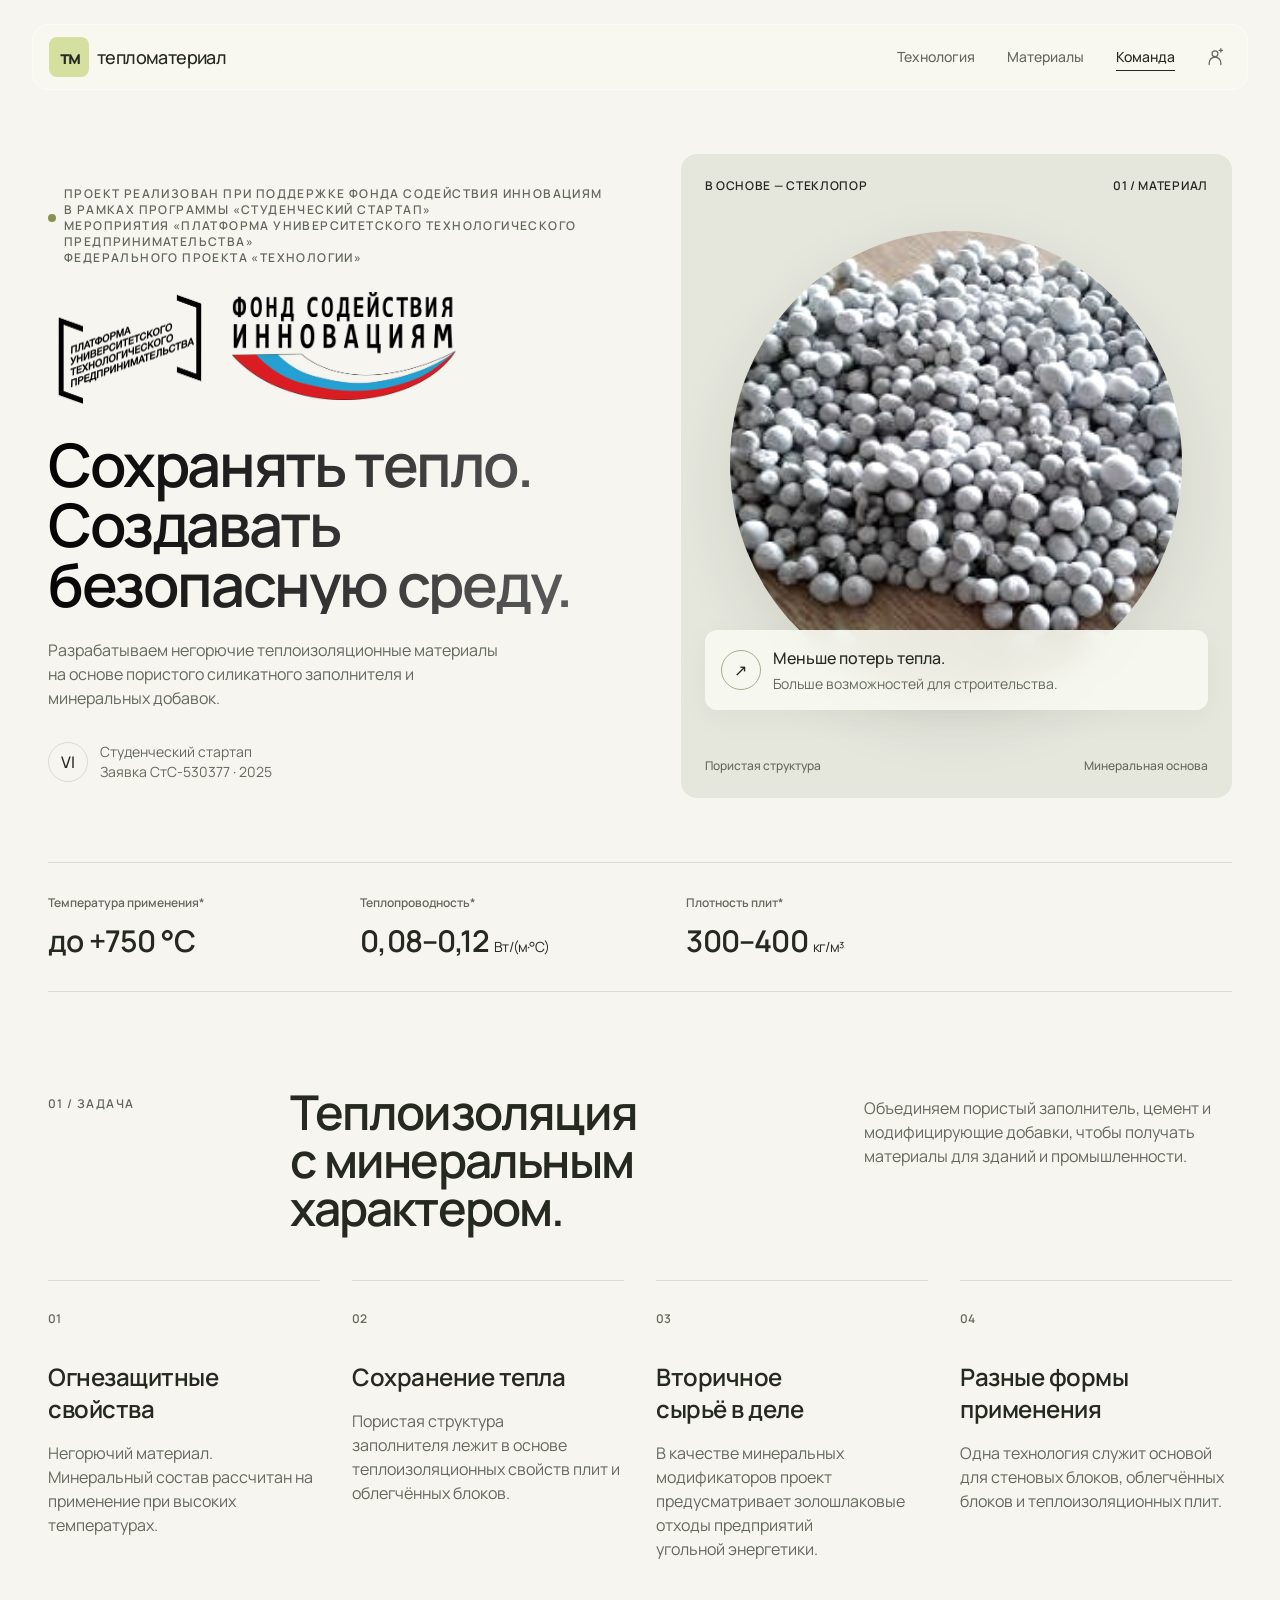
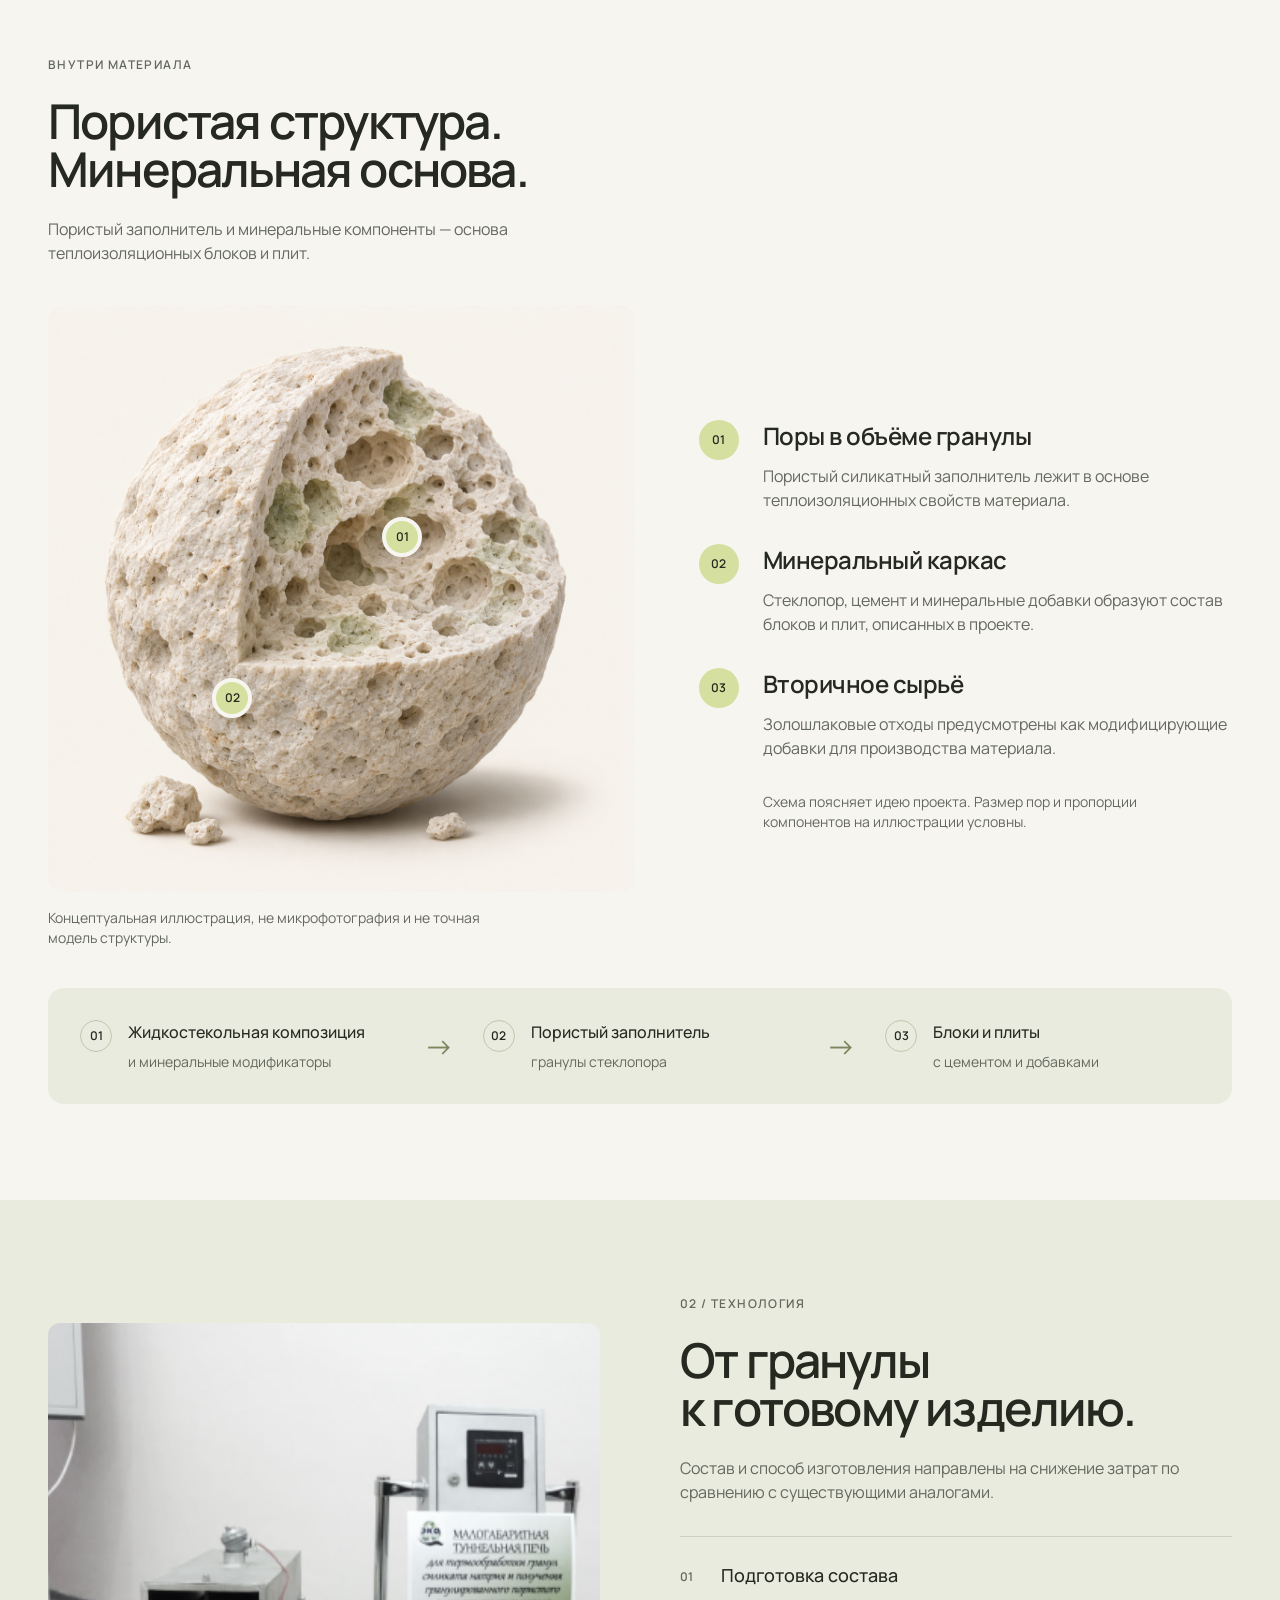
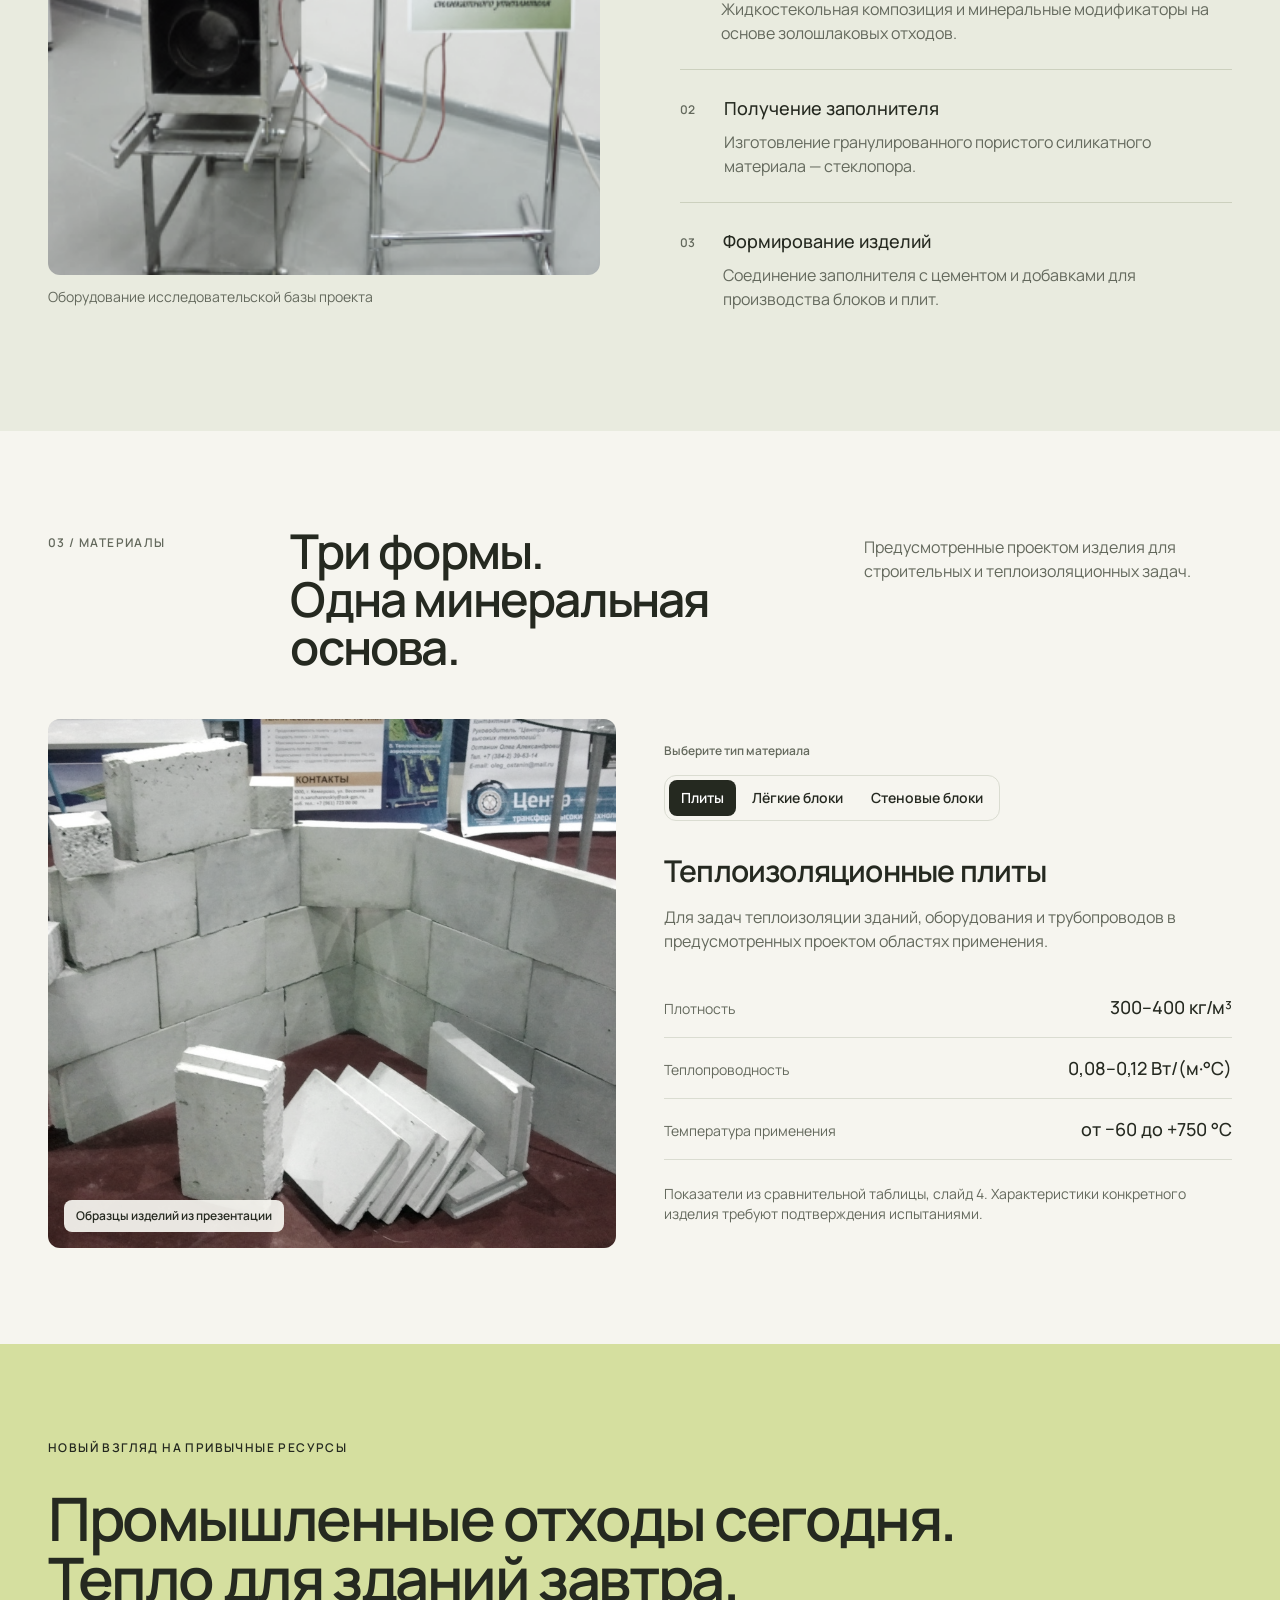
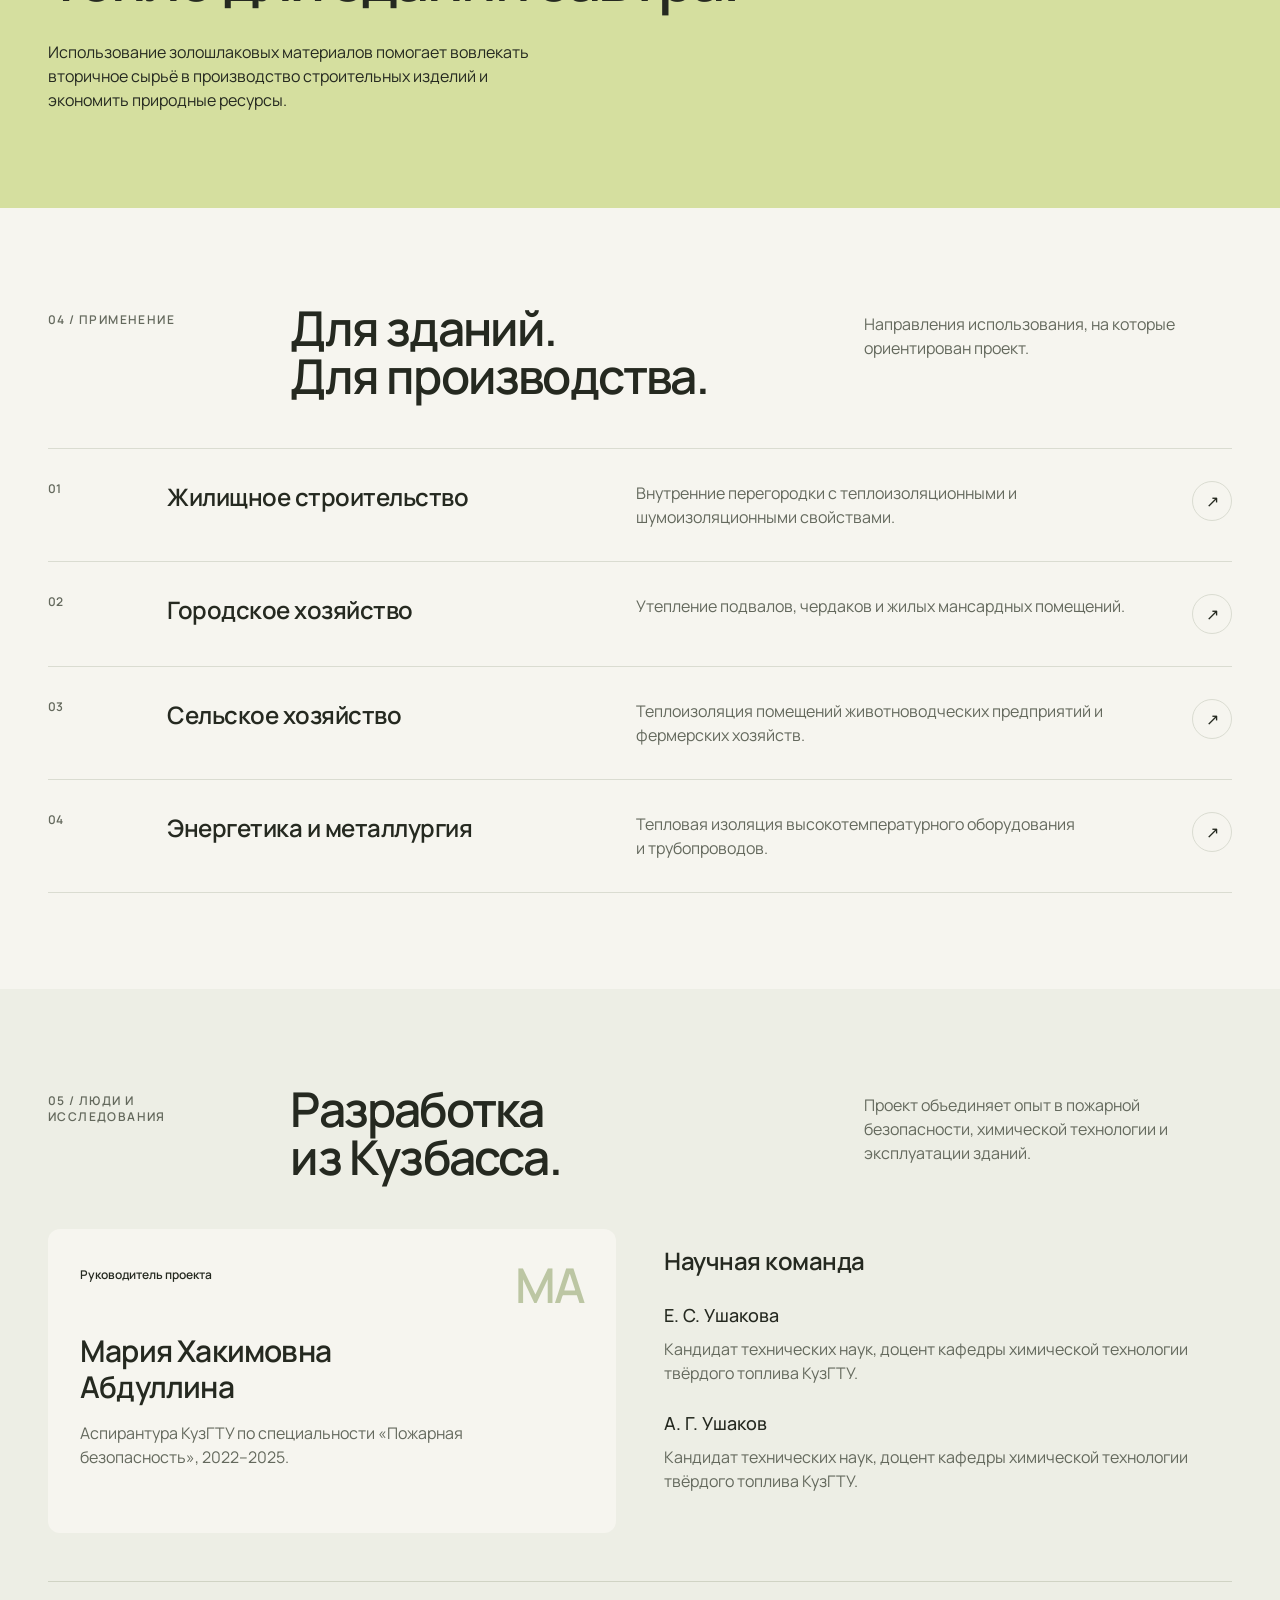
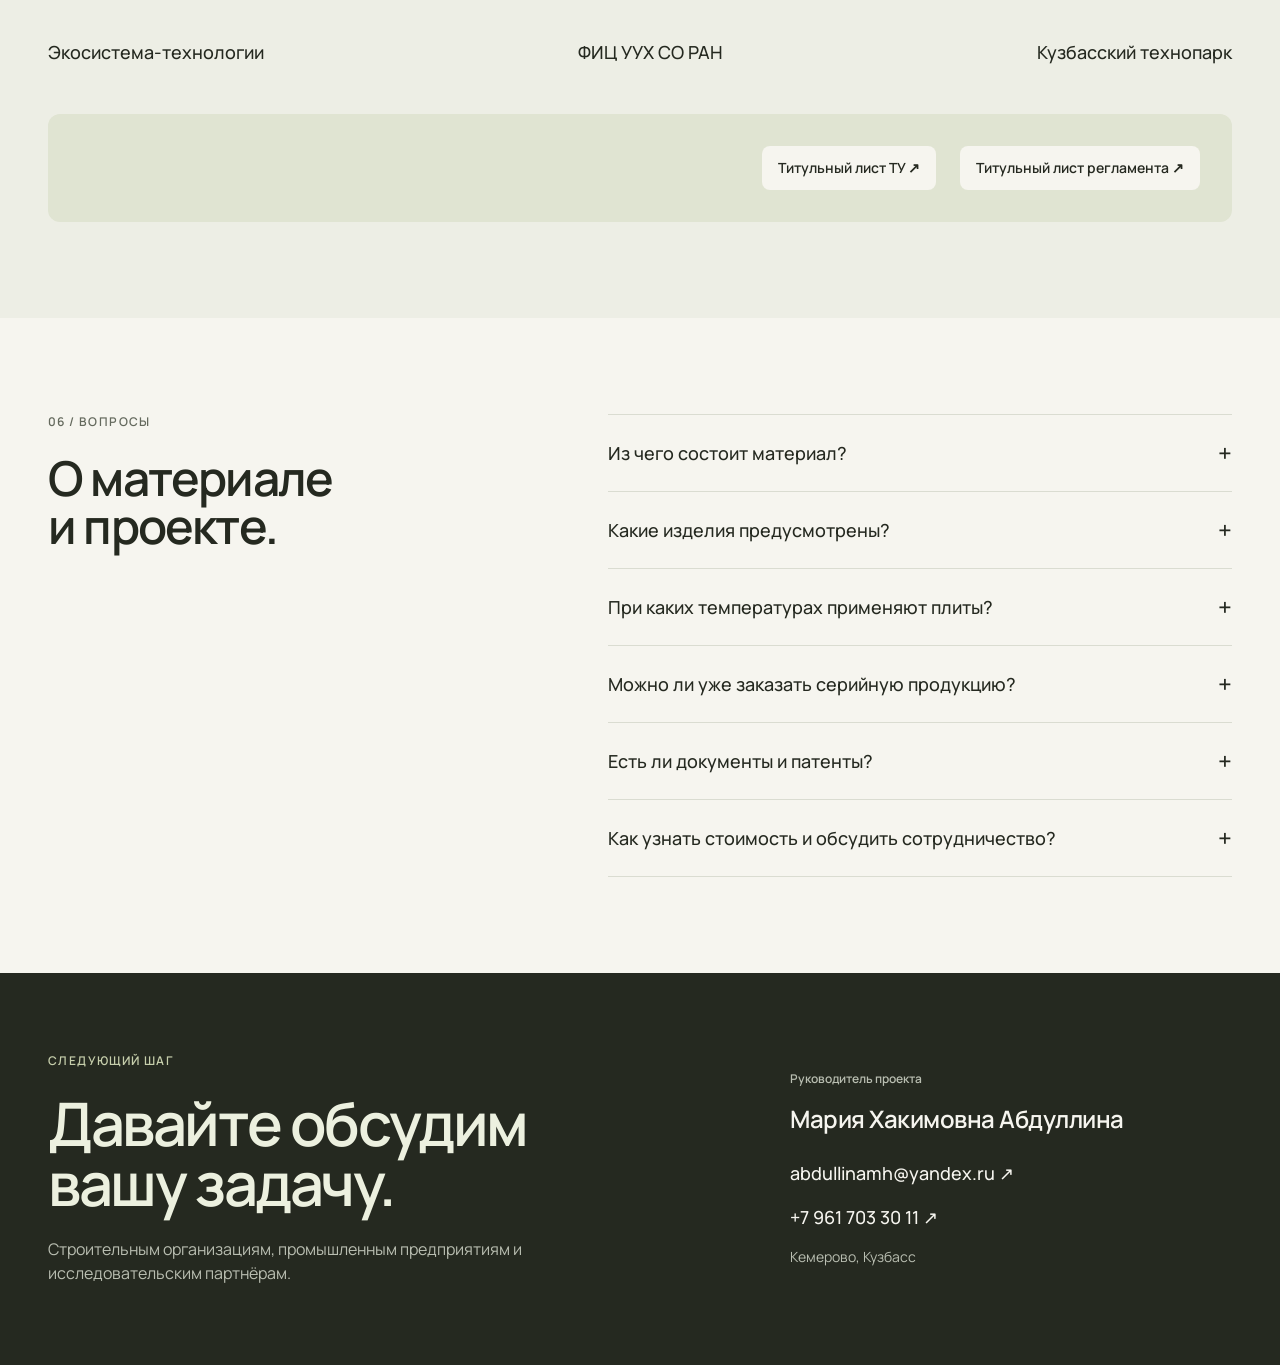
==== commit a590fa9d: "Add files via upload" ====
--- a/index.html
+++ b/index.html
@@ -13,11 +13,11 @@
 <nav id="mobile-nav" class="mobile-nav heading-4" aria-label="Мобильная навигация" inert><a href="#technology">Технология</a><a href="#products">Материалы</a><a href="#applications">Применение</a><a href="#team">Команда</a></nav>
 <main id="main">
 <section class="hero wrap">
-  <div class="hero-copy"><p class="eyebrow caption-3" data-cms="text-1"><span class="status-dot"></span> Материалы для безопасного строительства</p><h1 class="heading-1" data-cms="text-2">Сохранять тепло.<br>Создавать<br>безопасную среду.</h1><p class="hero-description body-3" data-cms="text-3">Разрабатываем негорючие теплоизоляционные материалы на основе пористого силикатного заполнителя и минеральных добавок.</p><div class="hero-proof caption-2"><span class="proof-number title-3">VI</span><span>Студенческий стартап<br>Заявка СтС-530377 · 2025</span></div></div>
+  <div class="hero-copy"><p class="eyebrow caption-3" data-cms="text-1"><span class="status-dot"></span><br>Проект реализован при поддержке Фонда содействия инновациям <br>в рамках программы «Студенческий стартап» <br>мероприятия «Платформа университетского технологического предпринимательства» <br>федерального проекта «Технологии»</p><div class="hero-support-logos" role="group" aria-label="Организации программы поддержки проекта"><img class="platform-logo" src="./assets/university-platform-logo.png" alt="Платформа университетского технологического предпринимательства" width="1280" height="1025" data-cms-image="image-5"><img class="foundation-logo" src="./assets/innovation-fund-logo.png" alt="Фонд содействия инновациям" width="1024" height="497" data-cms-image="image-6"></div><h1 class="heading-1" data-cms="text-2">Сохранять тепло.<br>Создавать<br>безопасную среду.</h1><p class="hero-description body-3" data-cms="text-3">Разрабатываем негорючие теплоизоляционные материалы на основе пористого силикатного заполнителя и минеральных добавок.</p><div class="hero-proof caption-2"><span class="proof-number title-3">VI</span><span>Студенческий стартап<br>Заявка СтС-530377 · 2025</span></div></div>
   <div class="hero-visual"><div class="visual-top caption-3"><span>В основе — стеклопор</span><span>01 / Материал</span></div><img src="./assets/granules.png" alt="Гранулы пористого силикатного заполнителя из презентации проекта" width="737" height="522" fetchpriority="high" data-cms-image="image-1"><div class="material-tag"><span class="tag-circle" aria-hidden="true">↗</span><div><p class="title-3" data-cms="text-4">Меньше потерь тепла.</p><p class="caption-2" data-cms="text-5">Больше возможностей для строительства.</p></div></div><div class="visual-bottom caption-4"><span>Пористая структура</span><span>Минеральная основа</span></div></div>
 </section>
-<div class="spec-strip wrap"><div><span class="caption-3">Температура применения*</span><strong class="heading-4"><span data-cms="text-93">до +750 °C</span></strong></div><div><span class="caption-3">Теплопроводность*</span><strong class="heading-4"><span data-cms="text-94">0,08–0,12</span> <small class="caption-2"><span data-cms="text-95">Вт/(м·°C)</span></small></strong></div><div><span class="caption-3">Плотность плит*</span><strong class="heading-4"><span data-cms="text-96">300–400</span> <small class="caption-2"><span data-cms="text-97">кг/м³</span></small></strong></div><p class="caption-2" data-cms="text-6">* Данные сравнительной таблицы из презентации проекта.</p></div>
-<section class="section wrap" id="benefits"><div class="section-head reveal"><p class="eyebrow caption-3" data-cms="text-7">01 / Задача</p><h2 class="heading-2" data-cms="text-8">Теплоизоляция<br>с минеральным характером.</h2><p class="body-3" data-cms="text-9">Объединяем пористый заполнитель, цемент и модифицирующие добавки, чтобы получать материалы для зданий и промышленности.</p></div><div class="benefit-grid"><article class="benefit reveal"><span class="index caption-3">01</span><h3 class="heading-5" data-cms="text-10">Огнезащитные свойства</h3><p class="body-3" data-cms="text-11">В презентации материал заявлен как негорючий. Минеральный состав рассчитан на применение при высоких температурах.</p></article><article class="benefit reveal"><span class="index caption-3">02</span><h3 class="heading-5" data-cms="text-12">Сохранение тепла</h3><p class="body-3" data-cms="text-13">Пористая структура заполнителя лежит в основе теплоизоляционных свойств плит и облегчённых блоков.</p></article><article class="benefit reveal"><span class="index caption-3">03</span><h3 class="heading-5" data-cms="text-14">Вторичное сырьё в деле</h3><p class="body-3" data-cms="text-15">В качестве минеральных модификаторов проект предусматривает золошлаковые отходы предприятий угольной энергетики.</p></article><article class="benefit reveal"><span class="index caption-3">04</span><h3 class="heading-5" data-cms="text-16">Разные формы применения</h3><p class="body-3" data-cms="text-17">Одна технология служит основой для стеновых блоков, облегчённых блоков и теплоизоляционных плит.</p></article></div></section>
+<div class="spec-strip wrap"><div><span class="caption-3">Температура применения*</span><strong class="heading-4"><span data-cms="text-93">до +750 °C</span></strong></div><div><span class="caption-3">Теплопроводность*</span><strong class="heading-4"><span data-cms="text-94">0,08–0,12</span> <small class="caption-2"><span data-cms="text-95">Вт/(м·°C)</span></small></strong></div><div><span class="caption-3">Плотность плит*</span><strong class="heading-4"><span data-cms="text-96">300–400</span> <small class="caption-2"><span data-cms="text-97">кг/м³</span></small></strong></div><p class="caption-2" data-cms="text-6"></p></div>
+<section class="section wrap" id="benefits"><div class="section-head reveal"><p class="eyebrow caption-3" data-cms="text-7">01 / Задача</p><h2 class="heading-2" data-cms="text-8">Теплоизоляция<br>с минеральным характером.</h2><p class="body-3" data-cms="text-9">Объединяем пористый заполнитель, цемент и модифицирующие добавки, чтобы получать материалы для зданий и промышленности.</p></div><div class="benefit-grid"><article class="benefit reveal"><span class="index caption-3">01</span><h3 class="heading-5" data-cms="text-10">Огнезащитные свойства</h3><p class="body-3" data-cms="text-11">Негорючий материал. Минеральный состав рассчитан на применение при высоких температурах.</p></article><article class="benefit reveal"><span class="index caption-3">02</span><h3 class="heading-5" data-cms="text-12">Сохранение тепла</h3><p class="body-3" data-cms="text-13">Пористая структура заполнителя лежит в основе теплоизоляционных свойств плит и облегчённых блоков.</p></article><article class="benefit reveal"><span class="index caption-3">03</span><h3 class="heading-5" data-cms="text-14">Вторичное сырьё в деле</h3><p class="body-3" data-cms="text-15">В качестве минеральных модификаторов проект предусматривает золошлаковые отходы предприятий угольной энергетики.</p></article><article class="benefit reveal"><span class="index caption-3">04</span><h3 class="heading-5" data-cms="text-16">Разные формы применения</h3><p class="body-3" data-cms="text-17">Одна технология служит основой для стеновых блоков, облегчённых блоков и теплоизоляционных плит.</p></article></div></section>
 <section class="material-infographic wrap" id="material-structure" aria-labelledby="structure-title">
 <div class="infographic-heading reveal"><p class="eyebrow caption-3" data-cms="text-18">Внутри материала</p><h2 class="heading-2" id="structure-title" data-cms="text-19">Пористая структура.<br>Минеральная основа.</h2><p class="body-3" data-cms="text-20">Пористый заполнитель и минеральные компоненты — основа теплоизоляционных блоков и плит.</p></div>
 <div class="infographic-layout reveal">
@@ -26,12 +26,12 @@
 </div>
 <div class="material-route reveal" aria-label="Путь от сырья к изделию"><div><span class="route-node caption-3">01</span><p class="title-3" data-cms="text-29">Жидкостекольная композиция</p><span class="caption-2">и минеральные модификаторы</span></div><span class="route-arrow" aria-hidden="true">→</span><div><span class="route-node caption-3">02</span><p class="title-3" data-cms="text-30">Пористый заполнитель</p><span class="caption-2">гранулы стеклопора</span></div><span class="route-arrow" aria-hidden="true">→</span><div><span class="route-node caption-3">03</span><p class="title-3" data-cms="text-31">Блоки и плиты</p><span class="caption-2">с цементом и добавками</span></div></div>
 </section>
-<section class="technology" id="technology"><div class="wrap section"><div class="tech-layout"><div class="tech-photo reveal"><img src="./assets/laboratory.png" alt="Лабораторное оборудование для исследования материалов из презентации" width="670" height="503" loading="lazy" data-cms-image="image-3"><p class="caption-2" data-cms="text-32">Оборудование исследовательской базы проекта</p></div><div class="tech-copy reveal"><p class="eyebrow caption-3" data-cms="text-33">02 / Технология</p><h2 class="heading-2" data-cms="text-34">От гранулы<br>к готовому изделию.</h2><p class="body-3" data-cms="text-35">Состав и способ изготовления направлены на снижение затрат по сравнению с существующими аналогами. Часть оборудования для опытного производства уже имеется.</p><ol class="steps"><li><span class="caption-3">01</span><div><h3 class="title-2" data-cms="text-36">Подготовка состава</h3><p class="body-3" data-cms="text-37">Жидкостекольная композиция и минеральные модификаторы на основе золошлаковых отходов.</p></div></li><li><span class="caption-3">02</span><div><h3 class="title-2" data-cms="text-38">Получение заполнителя</h3><p class="body-3" data-cms="text-39">Изготовление гранулированного пористого силикатного материала — стеклопора.</p></div></li><li><span class="caption-3">03</span><div><h3 class="title-2" data-cms="text-40">Формирование изделий</h3><p class="body-3" data-cms="text-41">Соединение заполнителя с цементом и добавками для производства блоков и плит.</p></div></li></ol></div></div></div></section>
+<section class="technology" id="technology"><div class="wrap section"><div class="tech-layout"><div class="tech-photo reveal"><img src="./assets/laboratory.png" alt="Лабораторное оборудование для исследования материалов из презентации" width="670" height="503" loading="lazy" data-cms-image="image-3"><p class="caption-2" data-cms="text-32">Оборудование исследовательской базы проекта</p></div><div class="tech-copy reveal"><p class="eyebrow caption-3" data-cms="text-33">02 / Технология</p><h2 class="heading-2" data-cms="text-34">От гранулы<br>к готовому изделию.</h2><p class="body-3" data-cms="text-35">Состав и способ изготовления направлены на снижение затрат по сравнению с существующими аналогами.</p><ol class="steps"><li><span class="caption-3">01</span><div><h3 class="title-2" data-cms="text-36">Подготовка состава</h3><p class="body-3" data-cms="text-37">Жидкостекольная композиция и минеральные модификаторы на основе золошлаковых отходов.</p></div></li><li><span class="caption-3">02</span><div><h3 class="title-2" data-cms="text-38">Получение заполнителя</h3><p class="body-3" data-cms="text-39">Изготовление гранулированного пористого силикатного материала — стеклопора.</p></div></li><li><span class="caption-3">03</span><div><h3 class="title-2" data-cms="text-40">Формирование изделий</h3><p class="body-3" data-cms="text-41">Соединение заполнителя с цементом и добавками для производства блоков и плит.</p></div></li></ol></div></div></div></section>
 <section class="section wrap" id="products"><div class="section-head reveal"><p class="eyebrow caption-3" data-cms="text-42">03 / Материалы</p><h2 class="heading-2" data-cms="text-43">Три формы.<br>Одна минеральная основа.</h2><p class="body-3" data-cms="text-44">Предусмотренные проектом изделия для строительных и теплоизоляционных задач.</p></div><div class="product-layout"><div class="product-photo reveal"><img src="./assets/products.jpg" alt="Образцы блоков и теплоизоляционных плит из презентации проекта" width="1320" height="990" loading="lazy" data-cms-image="image-4"><span class="photo-caption caption-3">Образцы изделий из презентации</span></div><div class="product-panel reveal"><p class="caption-3" data-cms="text-45">Выберите тип материала</p><div class="tabs" role="tablist" aria-label="Тип изделия"><button class="button-sm" id="tab-plate" role="tab" aria-selected="true" aria-controls="product-details" data-product="plate">Плиты</button><button class="button-sm" id="tab-light" role="tab" aria-selected="false" aria-controls="product-details" data-product="light" tabindex="-1">Лёгкие блоки</button><button class="button-sm" id="tab-wall" role="tab" aria-selected="false" aria-controls="product-details" data-product="wall" tabindex="-1">Стеновые блоки</button></div><div id="product-details" role="tabpanel" aria-labelledby="tab-plate" tabindex="0" aria-live="polite"><h3 class="heading-4" id="product-title">Теплоизоляционные плиты</h3><p class="body-3" id="product-description">Для задач теплоизоляции зданий, оборудования и трубопроводов в предусмотренных проектом областях применения.</p><dl id="product-specs"><div><dt class="caption-2">Плотность</dt><dd class="title-2">300–400 кг/м³</dd></div><div><dt class="caption-2">Теплопроводность</dt><dd class="title-2">0,08–0,12 Вт/(м·°C)</dd></div><div><dt class="caption-2">Температура применения</dt><dd class="title-2">от −60 до +750 °C</dd></div></dl><p id="product-note" class="caption-2">Показатели из сравнительной таблицы, слайд 4. Характеристики конкретного изделия требуют подтверждения испытаниями.</p></div></div></div></section>
 <section class="tagline-section"><div class="wrap"><p class="eyebrow caption-3" data-cms="text-46">Новый взгляд на привычные ресурсы</p><h2 class="heading-1 tagline" data-cms="text-47">Промышленные отходы сегодня.<br>Тепло для зданий завтра.</h2><p class="body-3" data-cms="text-48">Использование золошлаковых материалов помогает вовлекать вторичное сырьё в производство строительных изделий и экономить природные ресурсы.</p></div></section>
 <section class="section wrap" id="applications"><div class="section-head reveal"><p class="eyebrow caption-3" data-cms="text-49">04 / Применение</p><h2 class="heading-2" data-cms="text-50">Для зданий.<br>Для производства.</h2><p class="body-3" data-cms="text-51">Направления использования, на которые ориентирован проект.</p></div><div class="application-list"><article class="reveal"><span class="caption-3">01</span><h3 class="heading-5" data-cms="text-52">Жилищное строительство</h3><p class="body-3" data-cms="text-53">Внутренние перегородки с теплоизоляционными и шумоизоляционными свойствами.</p><span class="application-arrow" aria-hidden="true">↗</span></article><article class="reveal"><span class="caption-3">02</span><h3 class="heading-5" data-cms="text-54">Городское хозяйство</h3><p class="body-3" data-cms="text-55">Утепление подвалов, чердаков и жилых мансардных помещений.</p><span class="application-arrow" aria-hidden="true">↗</span></article><article class="reveal"><span class="caption-3">03</span><h3 class="heading-5" data-cms="text-56">Сельское хозяйство</h3><p class="body-3" data-cms="text-57">Теплоизоляция помещений животноводческих предприятий и фермерских хозяйств.</p><span class="application-arrow" aria-hidden="true">↗</span></article><article class="reveal"><span class="caption-3">04</span><h3 class="heading-5" data-cms="text-58">Энергетика и металлургия</h3><p class="body-3" data-cms="text-59">Тепловая изоляция высокотемпературного оборудования и трубопроводов.</p><span class="application-arrow" aria-hidden="true">↗</span></article></div></section>
-<section class="team-section" id="team"><div class="wrap section"><div class="section-head reveal"><p class="eyebrow caption-3" data-cms="text-60">05 / Люди и исследования</p><h2 class="heading-2" data-cms="text-61">Разработка<br>из Кузбасса.</h2><p class="body-3" data-cms="text-62">Проект объединяет опыт в пожарной безопасности, химической технологии и эксплуатации зданий.</p></div><div class="team-grid"><article class="team-lead reveal"><span class="caption-3">Руководитель проекта</span><div class="initials heading-2" aria-hidden="true">МА</div><h3 class="heading-4" data-cms="text-63">Мария Хакимовна<br>Абдуллина</h3><p class="body-3" data-cms="text-64">Аспирантура КузГТУ по специальности «Пожарная безопасность», 2022–2025. Ведущий инженер ООО «Кемстройторг» по данным презентации.</p></article><div class="team-research reveal"><h3 class="heading-5" data-cms="text-65">Научная команда</h3><div><h4 class="title-2" data-cms="text-66">Е. С. Ушакова</h4><p class="body-3" data-cms="text-67">Кандидат технических наук, доцент кафедры химической технологии твёрдого топлива КузГТУ.</p></div><div><h4 class="title-2" data-cms="text-68">А. Г. Ушаков</h4><p class="body-3" data-cms="text-69">Кандидат технических наук, доцент кафедры химической технологии твёрдого топлива КузГТУ.</p></div><p class="caption-2" data-cms="text-70">Состав команды и роли приведены по презентации 2025 года.</p></div></div><div class="partners reveal"><p class="caption-3" data-cms="text-71">Партнёры, указанные в презентации</p><div class="partner-names title-2"><span>Экосистема-технологии</span><span>ФИЦ УУХ СО РАН</span><span>Кузбасский технопарк</span></div></div><div class="documents reveal"><div><h3 class="heading-5" data-cms="text-72">Исследования получили документальную основу</h3><p class="body-3" data-cms="text-73">В презентации указаны разработанные технические условия ТУ 5712-018-02069295-2025 и технологический регламент. Подача патентных заявок включена в план проекта.</p></div><a class="document-link button-sm" href="./assets/specification.png" target="_blank" rel="noopener">Титульный лист ТУ ↗</a><a class="document-link button-sm" href="./assets/regulation.png" target="_blank" rel="noopener">Титульный лист регламента ↗</a></div></div></section>
-<section class="section wrap faq-section" id="faq"><div class="reveal"><p class="eyebrow caption-3" data-cms="text-74">06 / Вопросы</p><h2 class="heading-2" data-cms="text-75">О материале<br>и проекте.</h2></div><div class="faq-list reveal"><details><summary class="title-2" data-cms="text-76">Из чего состоит материал?</summary><p class="body-3" data-cms="text-77">В основе изделий — гранулированный пористый силикатный заполнитель, цемент и минеральные добавки. Проект предусматривает использование золошлаковых отходов в качестве модификаторов.</p></details><details><summary class="title-2" data-cms="text-78">Какие изделия предусмотрены?</summary><p class="body-3" data-cms="text-79">Стеновые блоки, облегчённые стеновые блоки и теплоизоляционные плиты. Формат и характеристики подбираются под задачу применения.</p></details><details><summary class="title-2" data-cms="text-80">При каких температурах применяют плиты?</summary><p class="body-3" data-cms="text-81">В сравнительной таблице презентации для предлагаемых плит указан диапазон от −60 до +750 °C. Рабочие условия конкретного изделия необходимо согласовать с командой и подтвердить испытаниями.</p></details><details><summary class="title-2" data-cms="text-82">Можно ли уже заказать серийную продукцию?</summary><p class="body-3" data-cms="text-83">Презентация описывает исследовательский стартап и план опытного производства. Текущую готовность, наличие образцов и условия поставки уточняйте у руководителя проекта.</p></details><details><summary class="title-2" data-cms="text-84">Есть ли документы и патенты?</summary><p class="body-3" data-cms="text-85">В презентации указаны технические условия и технологический регламент. Патентные заявки обозначены как планируемые. Статус регистрации и доступные протоколы испытаний следует запросить у команды.</p></details><details><summary class="title-2" data-cms="text-86">Как узнать стоимость и обсудить сотрудничество?</summary><p class="body-3" data-cms="text-87">Напишите Марии Абдуллиной или позвоните по контактам ниже. Укажите область применения, предполагаемый объём и условия эксплуатации. Финансовые расчёты презентации 2025 года не являются действующим коммерческим предложением.</p></details></div></section>
+<section class="team-section" id="team"><div class="wrap section"><div class="section-head reveal"><p class="eyebrow caption-3" data-cms="text-60">05 / Люди и исследования</p><h2 class="heading-2" data-cms="text-61">Разработка<br>из Кузбасса.</h2><p class="body-3" data-cms="text-62">Проект объединяет опыт в пожарной безопасности, химической технологии и эксплуатации зданий.</p></div><div class="team-grid"><article class="team-lead reveal"><span class="caption-3">Руководитель проекта</span><div class="initials heading-2" aria-hidden="true">МА</div><h3 class="heading-4" data-cms="text-63">Мария Хакимовна<br>Абдуллина</h3><p class="body-3" data-cms="text-64">Аспирантура КузГТУ по специальности «Пожарная безопасность», 2022–2025. </p></article><div class="team-research reveal"><h3 class="heading-5" data-cms="text-65">Научная команда</h3><div><h4 class="title-2" data-cms="text-66">Е. С. Ушакова</h4><p class="body-3" data-cms="text-67">Кандидат технических наук, доцент кафедры химической технологии твёрдого топлива КузГТУ.</p></div><div><h4 class="title-2" data-cms="text-68">А. Г. Ушаков</h4><p class="body-3" data-cms="text-69">Кандидат технических наук, доцент кафедры химической технологии твёрдого топлива КузГТУ.</p></div><p class="caption-2" data-cms="text-70"></p></div></div><div class="partners reveal"><p class="caption-3" data-cms="text-71"></p><div class="partner-names title-2"><span>Экосистема-технологии</span><span>ФИЦ УУХ СО РАН</span><span>Кузбасский технопарк</span></div></div><div class="documents reveal"><div><h3 class="heading-5" data-cms="text-72"></h3><p class="body-3" data-cms="text-73"></p></div><a class="document-link button-sm" href="./assets/specification.png" target="_blank" rel="noopener">Титульный лист ТУ ↗</a><a class="document-link button-sm" href="./assets/regulation.png" target="_blank" rel="noopener">Титульный лист регламента ↗</a></div></div></section>
+<section class="section wrap faq-section" id="faq"><div class="reveal"><p class="eyebrow caption-3" data-cms="text-74">06 / Вопросы</p><h2 class="heading-2" data-cms="text-75">О материале<br>и проекте.</h2></div><div class="faq-list reveal"><details><summary class="title-2" data-cms="text-76">Из чего состоит материал?</summary><p class="body-3" data-cms="text-77">В основе изделий — гранулированный пористый силикатный заполнитель, цемент и минеральные добавки. Проект предусматривает использование золошлаковых отходов в качестве модификаторов.</p></details><details><summary class="title-2" data-cms="text-78">Какие изделия предусмотрены?</summary><p class="body-3" data-cms="text-79">Стеновые блоки, облегчённые стеновые блоки и теплоизоляционные плиты. Формат и характеристики подбираются под задачу применения.</p></details><details><summary class="title-2" data-cms="text-80">При каких температурах применяют плиты?</summary><p class="body-3" data-cms="text-81">Диапазон от −60 до +750 °C. Рабочие условия конкретного изделия необходимо согласовать с командой и подтвердить испытаниями.</p></details><details><summary class="title-2" data-cms="text-82">Можно ли уже заказать серийную продукцию?</summary><p class="body-3" data-cms="text-83">На сегодняшний день проводятся исследования и производятся испытания экспериментальных образцов. Текущую готовность, наличие образцов и условия поставки уточняйте у команды проекта.</p></details><details><summary class="title-2" data-cms="text-84">Есть ли документы и патенты?</summary><p class="body-3" data-cms="text-85">Статус регистрации и доступные протоколы испытаний следует запросить у команды.</p></details><details><summary class="title-2" data-cms="text-86">Как узнать стоимость и обсудить сотрудничество?</summary><p class="body-3" data-cms="text-87">Напишите Марии Абдуллиной на электронную почту, указанную ниже. Укажите область применения, предполагаемый объём и условия эксплуатации.</p></details></div></section>
 <section class="contact-section" id="contact"><div class="wrap contact-layout"><div><p class="eyebrow caption-3" data-cms="text-88">Следующий шаг</p><h2 class="heading-1" data-cms="text-89">Давайте обсудим<br>вашу задачу.</h2><p class="body-3" data-cms="text-90">Строительным организациям, промышленным предприятиям и исследовательским партнёрам.</p></div><address><p class="caption-3" data-cms="text-91">Руководитель проекта</p><p class="heading-5" data-cms="text-92">Мария Хакимовна Абдуллина</p><a class="title-2" data-cms-link="email" href="mailto:abdullinamh@yandex.ru">abdullinamh@yandex.ru ↗</a><a class="title-2" data-cms-link="phone" href="tel:+79617033011">+7 961 703 30 11 ↗</a><span class="caption-2">Кемерово, Кузбасс</span></address></div></section>
 </main>
 
--- a/styles.css
+++ b/styles.css
@@ -14,3 +14,6 @@
 @media(prefers-reduced-motion:reduce){html{scroll-behavior:auto}*,*::before,*::after{transition:none!important}.js .reveal{opacity:1;transform:none}.js .tagline .word{opacity:1}}
 
 .admin-entry{display:grid;place-items:center;width:32px;height:32px;border-radius:8px;color:var(--muted);flex-shrink:0}.admin-entry:hover{background:var(--olive);color:var(--ink)}.header .desktop-nav{margin-left:auto}@media(max-width:760px){.admin-entry{margin-left:auto}}
+
+/* Support programme logos, between the support notice and the hero heading. */
+.hero-support-logos{display:flex;align-items:center;gap:24px;max-width:100%;margin-bottom:24px}.hero-support-logos img{display:block;object-fit:contain;object-position:left center;mix-blend-mode:multiply;flex-shrink:1;min-width:0}.hero-support-logos .platform-logo{width:160px;height:128px}.hero-support-logos .foundation-logo{width:224px;height:128px}.hero .hero-copy>.eyebrow{margin-bottom:16px}@media(max-width:760px){.hero-support-logos{gap:16px;margin-bottom:24px}.hero-support-logos .platform-logo{width:112px;height:96px}.hero-support-logos .foundation-logo{width:176px;height:96px}}
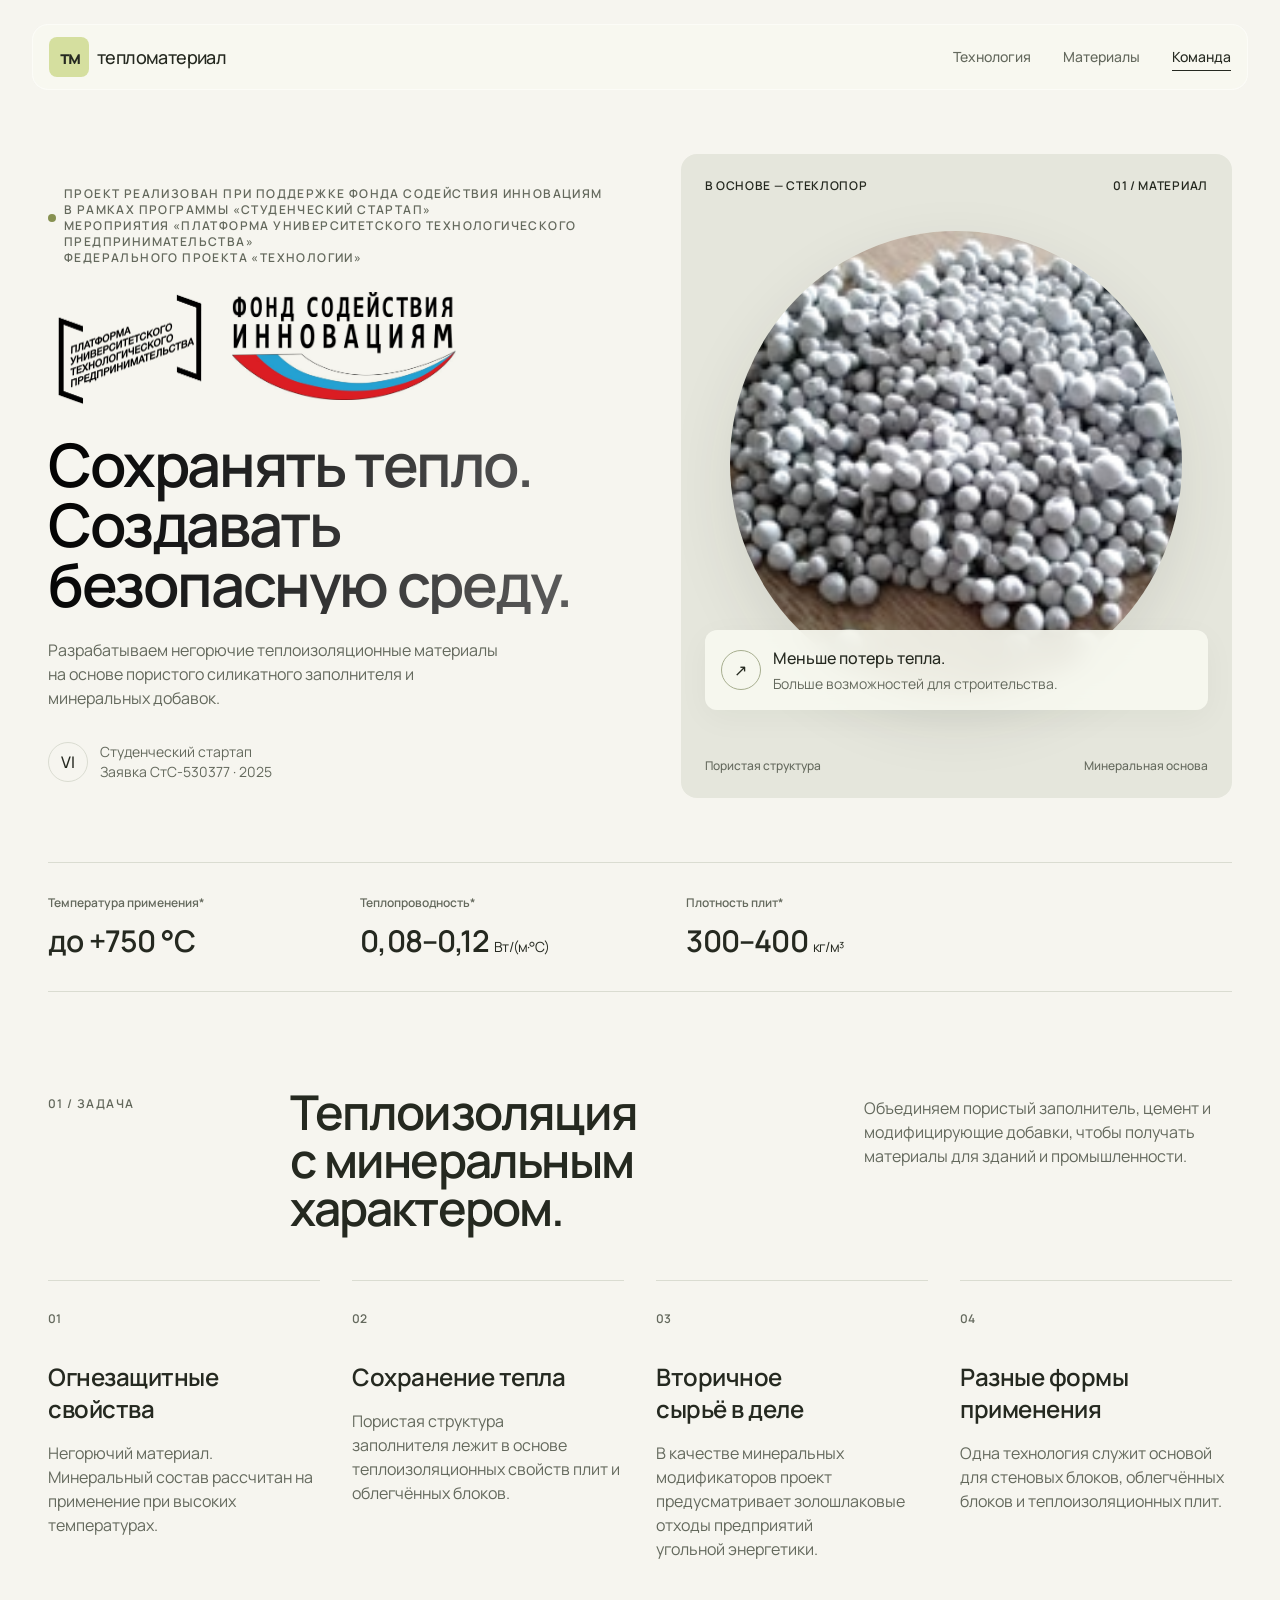
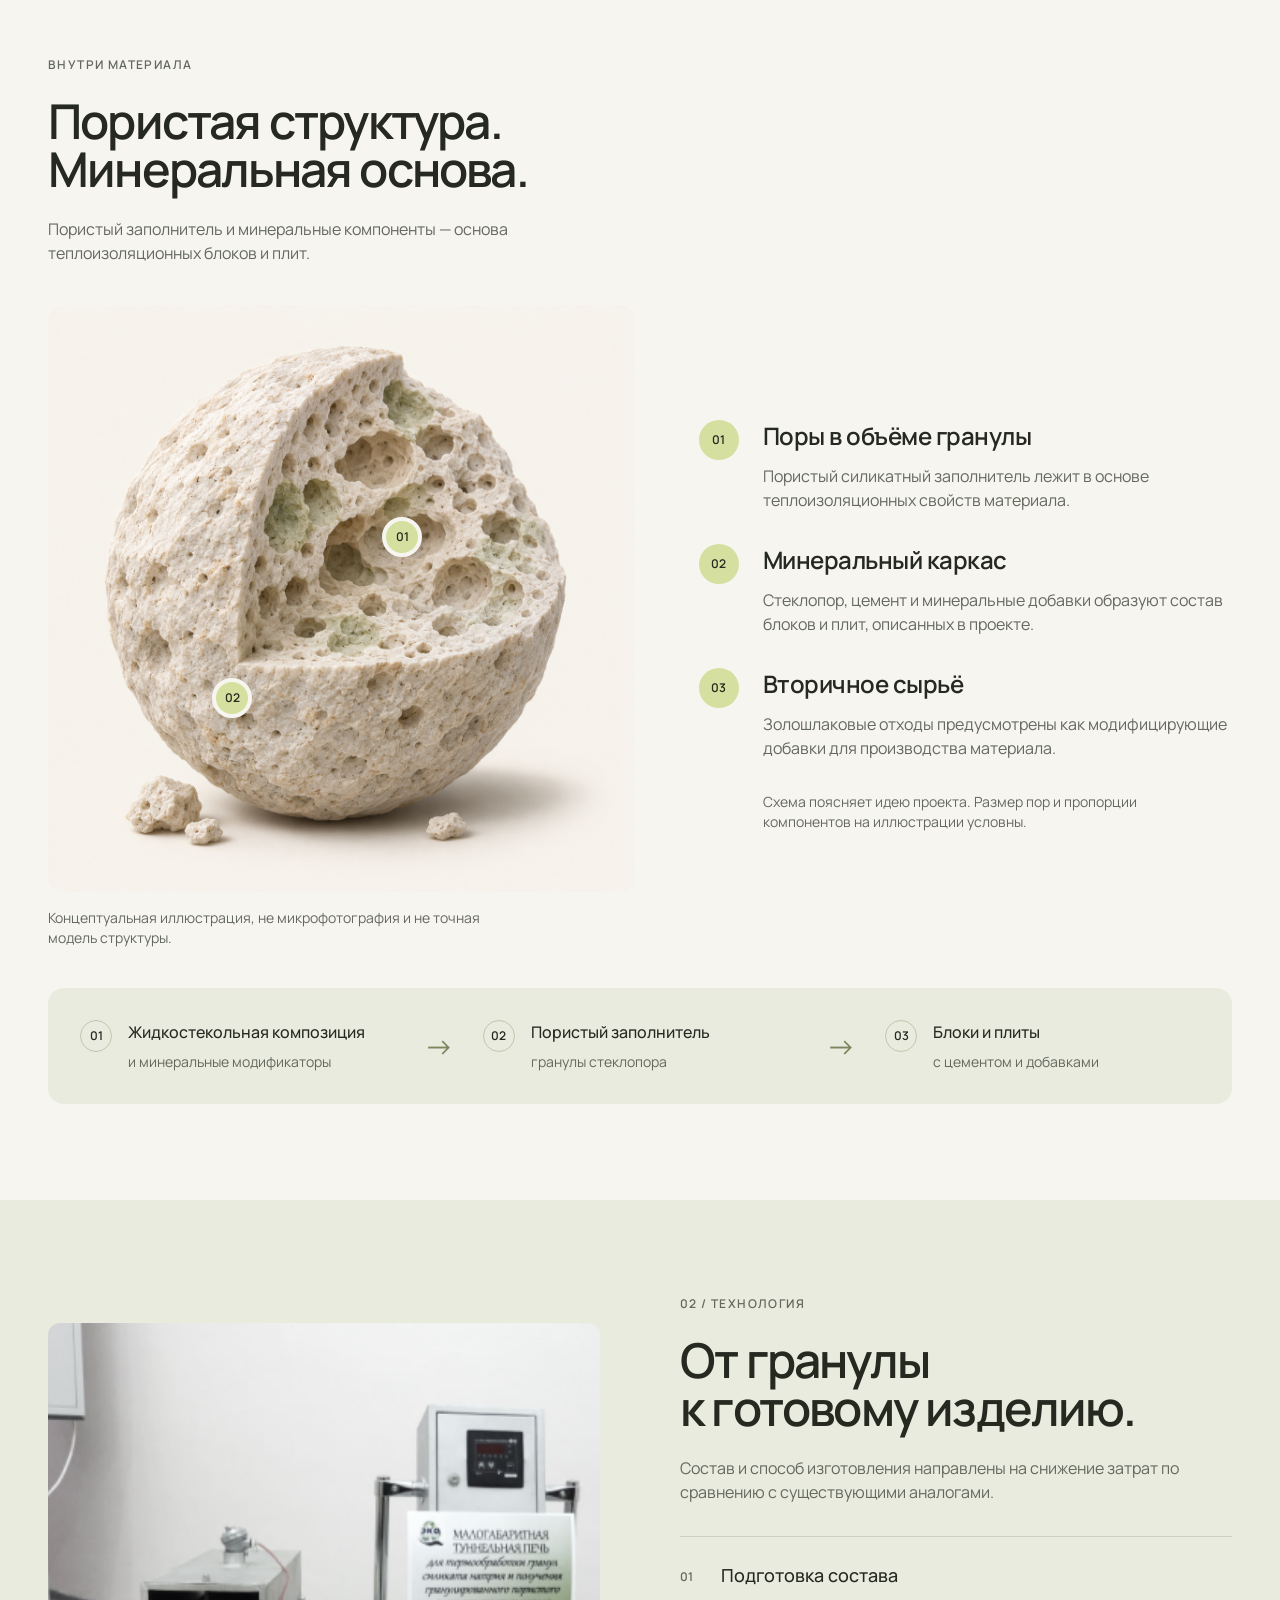
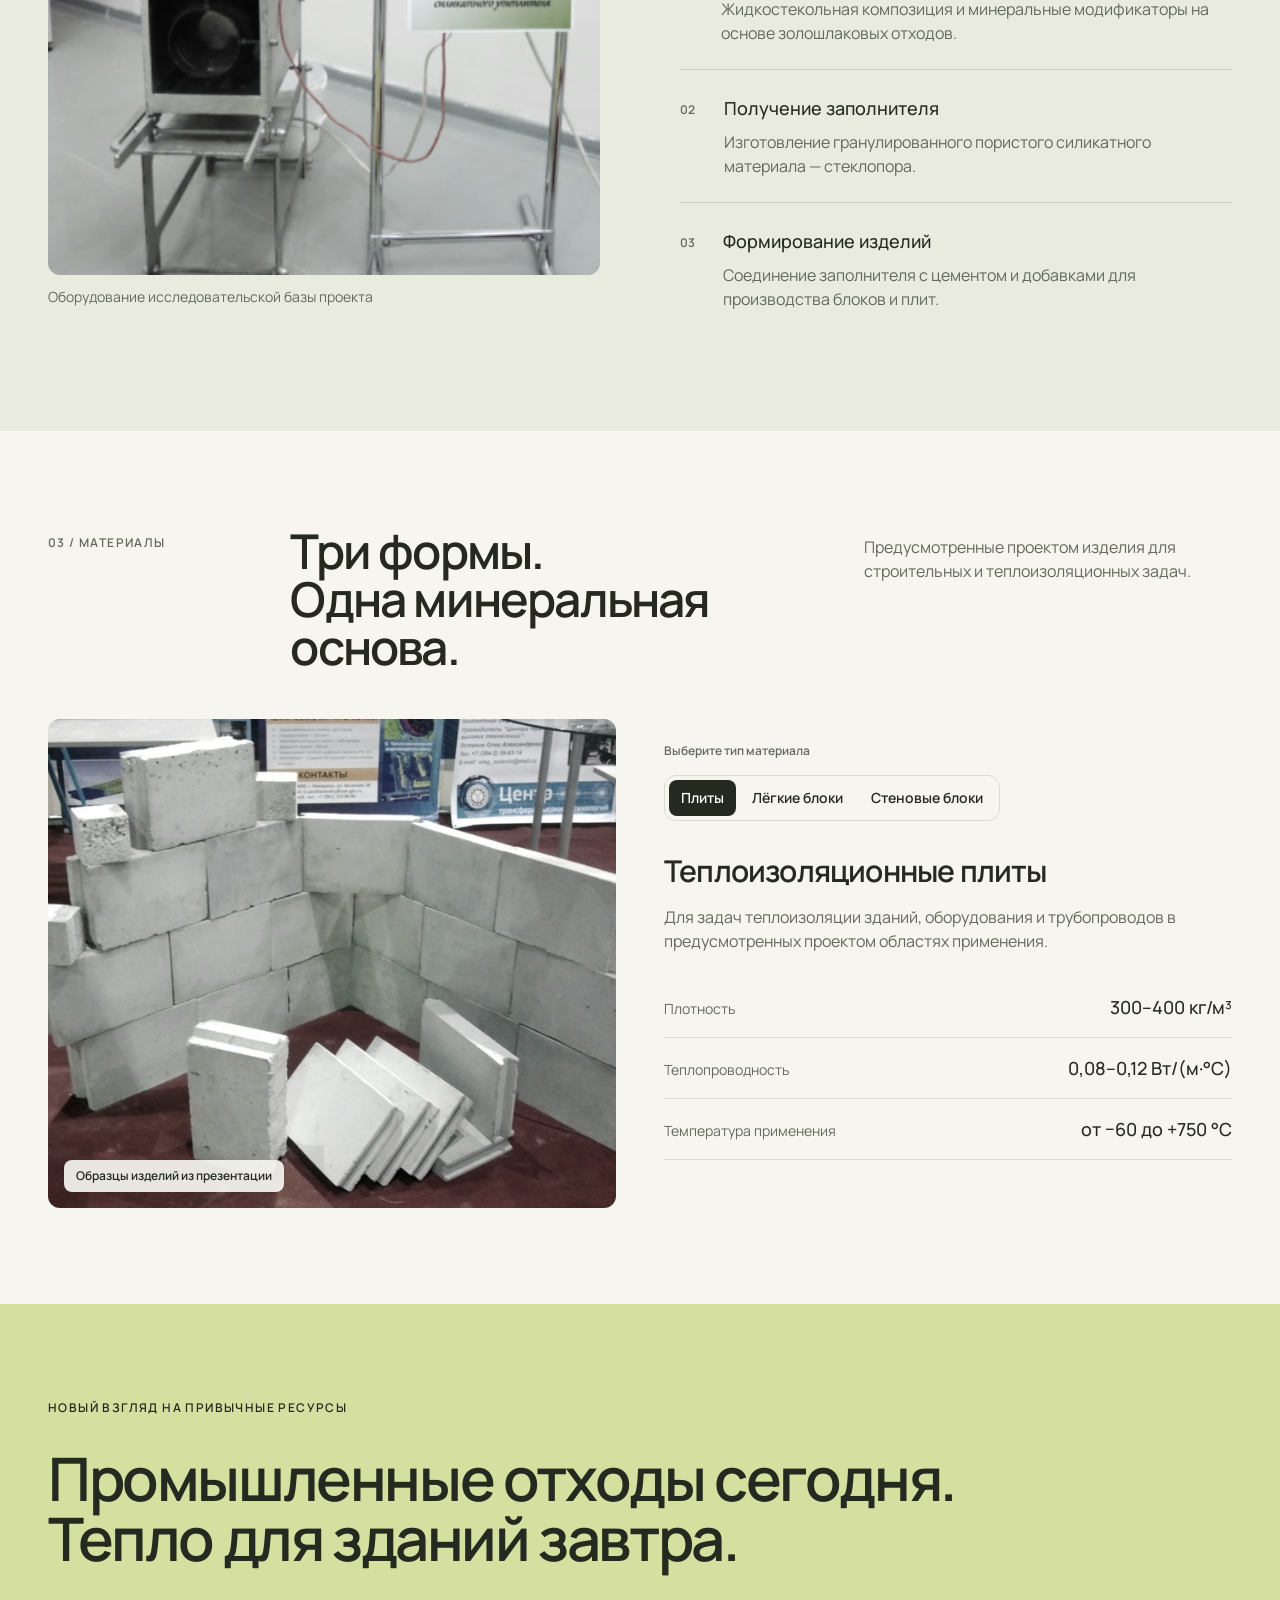
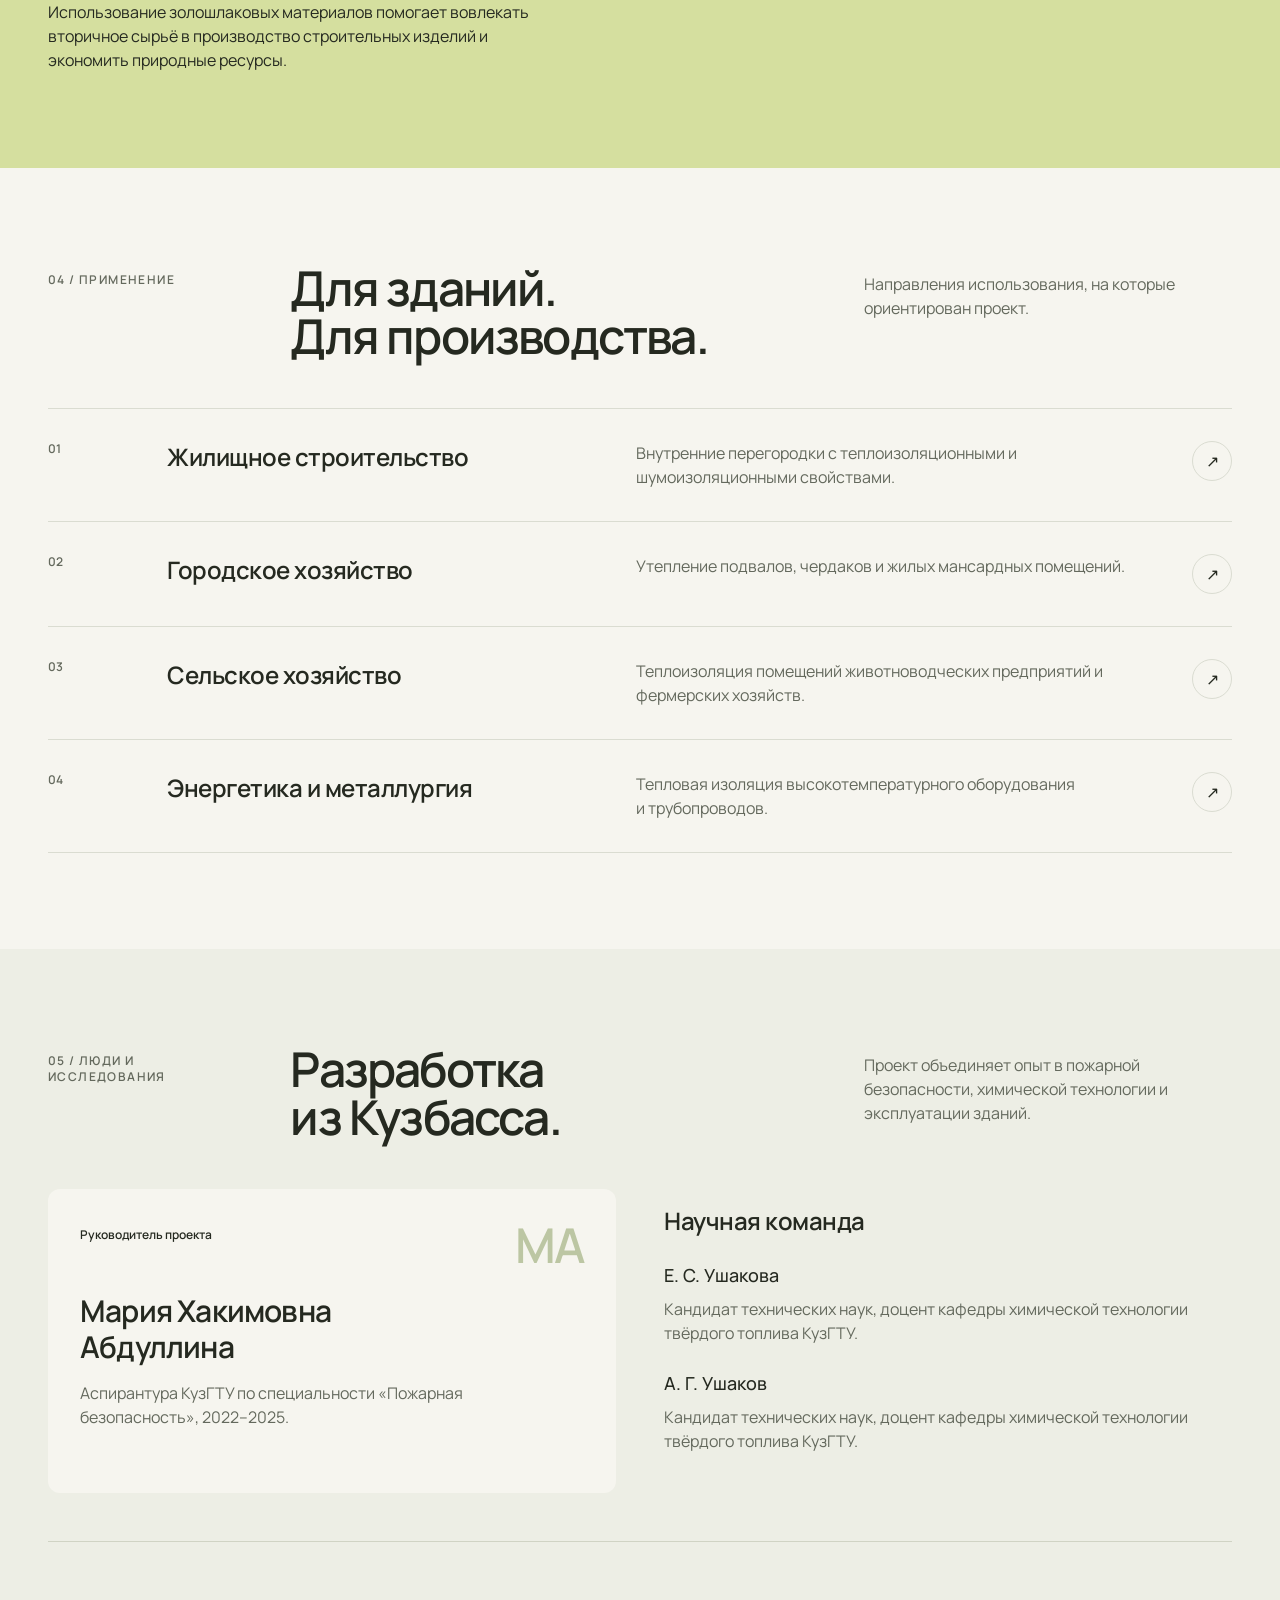
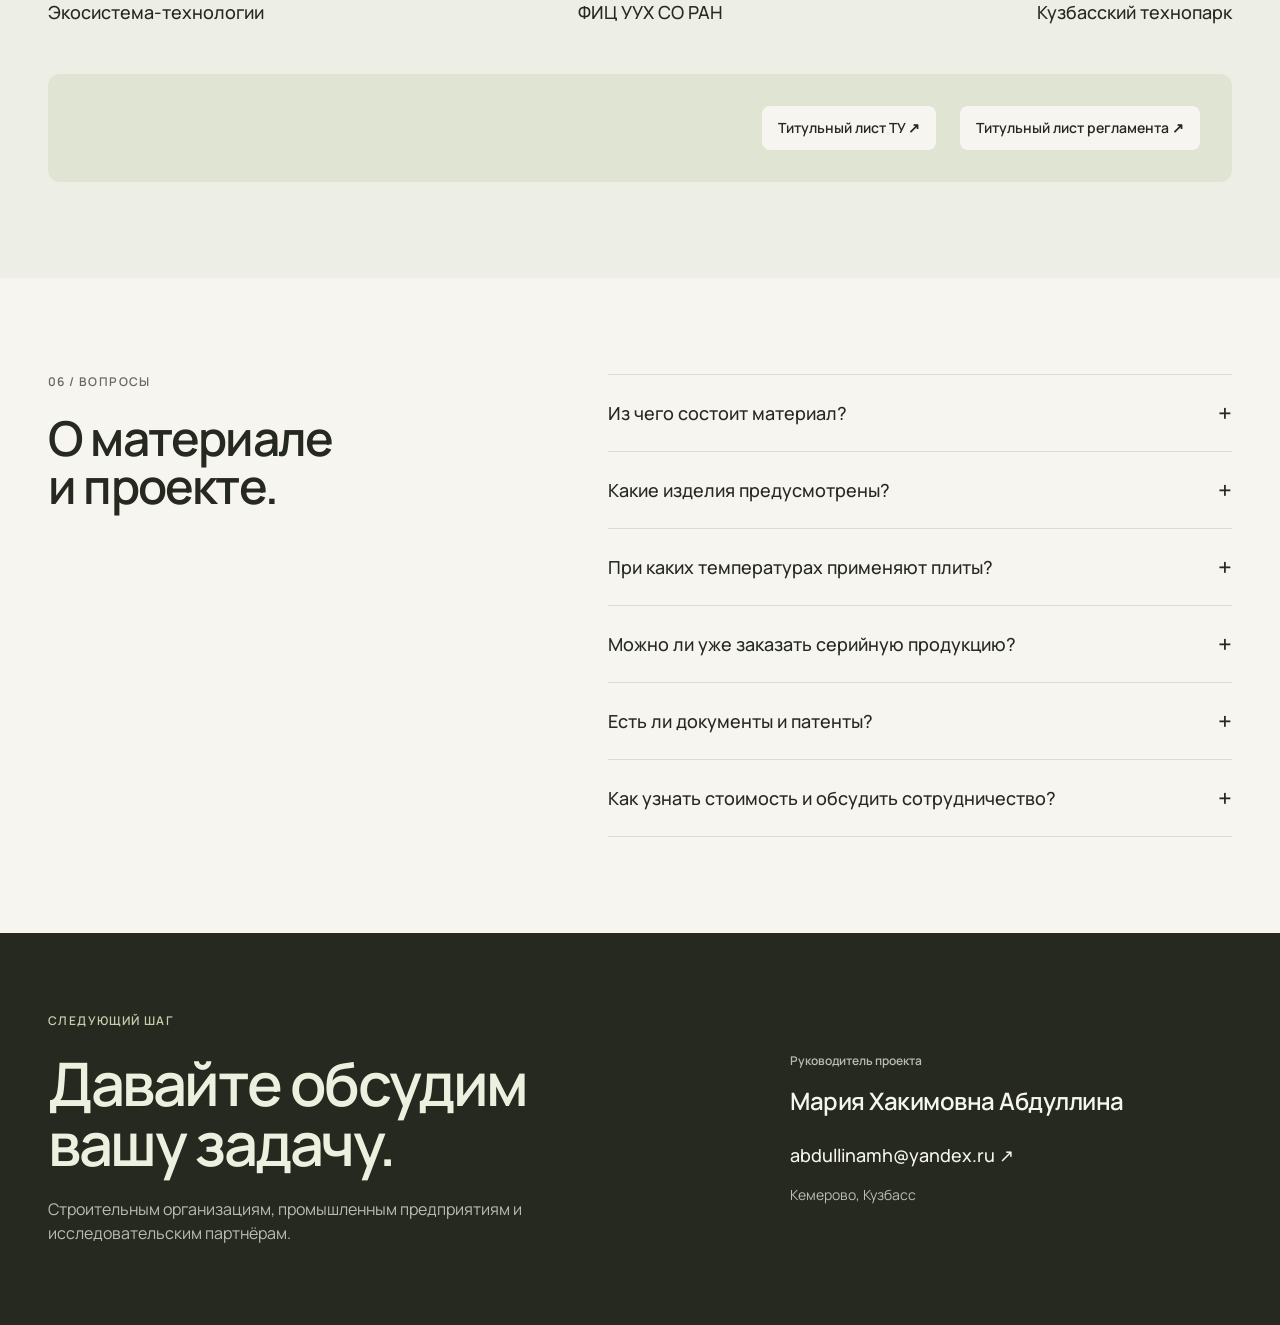
==== commit 98526ced: "Add files via upload" ====
--- a/index.html
+++ b/index.html
@@ -4,35 +4,35 @@
   <meta charset="utf-8"><meta name="viewport" content="width=device-width, initial-scale=1">
   <title>Теплоизоляционные материалы на основе стеклопора | Проект СтС-530377</title>
   <meta name="description" content="Разработка негорючих теплоизоляционных плит и стеновых блоков на основе пористого силикатного заполнителя. Проект Марии Абдуллиной, Кузбасс.">
-  <meta name="theme-color" content="#eeeee7"><meta property="og:type" content="website"><meta property="og:locale" content="ru_RU"><meta property="og:title" content="Сохранять тепло. Создавать безопасную среду."><meta property="og:description" content="Теплоизоляционные материалы на основе стеклопора. Студенческий стартап, заявка СтС-530377."><meta property="og:image" content="./assets/products.jpg">
-  <link rel="icon" href="./assets/favicon.svg" type="image/svg+xml"><link rel="preload" href="./assets/manrope.ttf" as="font" type="font/ttf" crossorigin><link rel="stylesheet" href="./styles.css"><script src="./config.js" defer></script><script src="./product-data.js" defer></script><script src="./script.js" defer></script><script src="./cms.js" defer></script>
+  <meta name="theme-color" content="#eeeee7"><meta property="og:type" content="website"><meta property="og:locale" content="ru_RU"><meta property="og:title" content="Теплоизоляционные материалы на основе стеклопора | Проект СтС-530377"><meta property="og:description" content="Разработка негорючих теплоизоляционных плит и стеновых блоков на основе пористого силикатного заполнителя. Проект Марии Абдуллиной, Кузбасс."><meta property="og:image" content="./assets/products.jpg">
+  <link rel="icon" href="./assets/favicon.svg" type="image/svg+xml"><link rel="preload" href="./assets/manrope.ttf" as="font" type="font/ttf" crossorigin><link rel="stylesheet" href="./styles.css"><script src="./product-data.js" defer></script><script src="./script.js" defer></script>
 </head>
 <body>
 <a class="skip button-md" href="#main">Перейти к содержимому</a>
-<header class="header"><a class="brand title-2" href="#main" aria-label="Тепломатериал, начало"><span class="brand-mark" aria-hidden="true">тм</span>тепломатериал</a><nav aria-label="Основная навигация" class="desktop-nav title-4"><a href="#technology">Технология</a><a href="#products">Материалы</a><a href="#team">Команда</a></nav><a class="admin-entry" href="./admin.html" aria-label="Вход администратора" title="Вход администратора"><svg viewBox="0 0 24 24" width="20" height="20" fill="none" stroke="currentColor" stroke-width="1.5" aria-hidden="true"><circle cx="12" cy="8" r="3.5"/><path d="M5 21v-2a7 7 0 0 1 14 0v2M17 4h4m-2-2v4" stroke-linecap="round" stroke-linejoin="round"/></svg></a><button class="menu-toggle" aria-label="Открыть меню" aria-expanded="false" aria-controls="mobile-nav"><span></span><span></span></button></header>
+<header class="header"><a class="brand title-2" href="#main" aria-label="Тепломатериал, начало"><span class="brand-mark" aria-hidden="true">тм</span>тепломатериал</a><nav aria-label="Основная навигация" class="desktop-nav title-4"><a href="#technology">Технология</a><a href="#products">Материалы</a><a href="#team">Команда</a></nav><button class="menu-toggle" aria-label="Открыть меню" aria-expanded="false" aria-controls="mobile-nav"><span></span><span></span></button></header>
 <nav id="mobile-nav" class="mobile-nav heading-4" aria-label="Мобильная навигация" inert><a href="#technology">Технология</a><a href="#products">Материалы</a><a href="#applications">Применение</a><a href="#team">Команда</a></nav>
 <main id="main">
 <section class="hero wrap">
-  <div class="hero-copy"><p class="eyebrow caption-3" data-cms="text-1"><span class="status-dot"></span><br>Проект реализован при поддержке Фонда содействия инновациям <br>в рамках программы «Студенческий стартап» <br>мероприятия «Платформа университетского технологического предпринимательства» <br>федерального проекта «Технологии»</p><div class="hero-support-logos" role="group" aria-label="Организации программы поддержки проекта"><img class="platform-logo" src="./assets/university-platform-logo.png" alt="Платформа университетского технологического предпринимательства" width="1280" height="1025" data-cms-image="image-5"><img class="foundation-logo" src="./assets/innovation-fund-logo.png" alt="Фонд содействия инновациям" width="1024" height="497" data-cms-image="image-6"></div><h1 class="heading-1" data-cms="text-2">Сохранять тепло.<br>Создавать<br>безопасную среду.</h1><p class="hero-description body-3" data-cms="text-3">Разрабатываем негорючие теплоизоляционные материалы на основе пористого силикатного заполнителя и минеральных добавок.</p><div class="hero-proof caption-2"><span class="proof-number title-3">VI</span><span>Студенческий стартап<br>Заявка СтС-530377 · 2025</span></div></div>
-  <div class="hero-visual"><div class="visual-top caption-3"><span>В основе — стеклопор</span><span>01 / Материал</span></div><img src="./assets/granules.png" alt="Гранулы пористого силикатного заполнителя из презентации проекта" width="737" height="522" fetchpriority="high" data-cms-image="image-1"><div class="material-tag"><span class="tag-circle" aria-hidden="true">↗</span><div><p class="title-3" data-cms="text-4">Меньше потерь тепла.</p><p class="caption-2" data-cms="text-5">Больше возможностей для строительства.</p></div></div><div class="visual-bottom caption-4"><span>Пористая структура</span><span>Минеральная основа</span></div></div>
+  <div class="hero-copy"><p class="eyebrow caption-3"><span class="status-dot"></span><br>Проект реализован при поддержке Фонда содействия инновациям <br>в рамках программы «Студенческий стартап» <br>мероприятия «Платформа университетского технологического предпринимательства» <br>федерального проекта «Технологии»</p><div class="hero-support-logos" role="group" aria-label="Организации программы поддержки проекта"><img class="platform-logo" src="./assets/university-platform-logo.png" alt="Платформа университетского технологического предпринимательства" width="1280" height="1025"><img class="foundation-logo" src="./assets/innovation-fund-logo.png" alt="Фонд содействия инновациям" width="1024" height="497"></div><h1 class="heading-1">Сохранять тепло.<br>Создавать<br>безопасную среду.</h1><p class="hero-description body-3">Разрабатываем негорючие теплоизоляционные материалы на основе пористого силикатного заполнителя и минеральных добавок.</p><div class="hero-proof caption-2"><span class="proof-number title-3">VI</span><span>Студенческий стартап<br>Заявка СтС-530377 · 2025</span></div></div>
+  <div class="hero-visual"><div class="visual-top caption-3"><span>В основе — стеклопор</span><span>01 / Материал</span></div><img src="./assets/published-image-1.png" alt="Гранулы пористого силикатного заполнителя " width="737" height="522" fetchpriority="high"><div class="material-tag"><span class="tag-circle" aria-hidden="true">↗</span><div><p class="title-3">Меньше потерь тепла.</p><p class="caption-2">Больше возможностей для строительства.</p></div></div><div class="visual-bottom caption-4"><span>Пористая структура</span><span>Минеральная основа</span></div></div>
 </section>
-<div class="spec-strip wrap"><div><span class="caption-3">Температура применения*</span><strong class="heading-4"><span data-cms="text-93">до +750 °C</span></strong></div><div><span class="caption-3">Теплопроводность*</span><strong class="heading-4"><span data-cms="text-94">0,08–0,12</span> <small class="caption-2"><span data-cms="text-95">Вт/(м·°C)</span></small></strong></div><div><span class="caption-3">Плотность плит*</span><strong class="heading-4"><span data-cms="text-96">300–400</span> <small class="caption-2"><span data-cms="text-97">кг/м³</span></small></strong></div><p class="caption-2" data-cms="text-6"></p></div>
-<section class="section wrap" id="benefits"><div class="section-head reveal"><p class="eyebrow caption-3" data-cms="text-7">01 / Задача</p><h2 class="heading-2" data-cms="text-8">Теплоизоляция<br>с минеральным характером.</h2><p class="body-3" data-cms="text-9">Объединяем пористый заполнитель, цемент и модифицирующие добавки, чтобы получать материалы для зданий и промышленности.</p></div><div class="benefit-grid"><article class="benefit reveal"><span class="index caption-3">01</span><h3 class="heading-5" data-cms="text-10">Огнезащитные свойства</h3><p class="body-3" data-cms="text-11">Негорючий материал. Минеральный состав рассчитан на применение при высоких температурах.</p></article><article class="benefit reveal"><span class="index caption-3">02</span><h3 class="heading-5" data-cms="text-12">Сохранение тепла</h3><p class="body-3" data-cms="text-13">Пористая структура заполнителя лежит в основе теплоизоляционных свойств плит и облегчённых блоков.</p></article><article class="benefit reveal"><span class="index caption-3">03</span><h3 class="heading-5" data-cms="text-14">Вторичное сырьё в деле</h3><p class="body-3" data-cms="text-15">В качестве минеральных модификаторов проект предусматривает золошлаковые отходы предприятий угольной энергетики.</p></article><article class="benefit reveal"><span class="index caption-3">04</span><h3 class="heading-5" data-cms="text-16">Разные формы применения</h3><p class="body-3" data-cms="text-17">Одна технология служит основой для стеновых блоков, облегчённых блоков и теплоизоляционных плит.</p></article></div></section>
+<div class="spec-strip wrap"><div><span class="caption-3">Температура применения*</span><strong class="heading-4"><span>до +750 °C</span></strong></div><div><span class="caption-3">Теплопроводность*</span><strong class="heading-4"><span>0,08–0,12</span> <small class="caption-2"><span>Вт/(м·°C)</span></small></strong></div><div><span class="caption-3">Плотность плит*</span><strong class="heading-4"><span>300–400</span> <small class="caption-2"><span>кг/м³</span></small></strong></div><p class="caption-2"></p></div>
+<section class="section wrap" id="benefits"><div class="section-head reveal"><p class="eyebrow caption-3">01 / Задача</p><h2 class="heading-2">Теплоизоляция<br>с минеральным характером.</h2><p class="body-3">Объединяем пористый заполнитель, цемент и модифицирующие добавки, чтобы получать материалы для зданий и промышленности.</p></div><div class="benefit-grid"><article class="benefit reveal"><span class="index caption-3">01</span><h3 class="heading-5">Огнезащитные свойства</h3><p class="body-3">Негорючий материал. Минеральный состав рассчитан на применение при высоких температурах.</p></article><article class="benefit reveal"><span class="index caption-3">02</span><h3 class="heading-5">Сохранение тепла</h3><p class="body-3">Пористая структура заполнителя лежит в основе теплоизоляционных свойств плит и облегчённых блоков.</p></article><article class="benefit reveal"><span class="index caption-3">03</span><h3 class="heading-5">Вторичное сырьё в деле</h3><p class="body-3">В качестве минеральных модификаторов проект предусматривает золошлаковые отходы предприятий угольной энергетики.</p></article><article class="benefit reveal"><span class="index caption-3">04</span><h3 class="heading-5">Разные формы применения</h3><p class="body-3">Одна технология служит основой для стеновых блоков, облегчённых блоков и теплоизоляционных плит.</p></article></div></section>
 <section class="material-infographic wrap" id="material-structure" aria-labelledby="structure-title">
-<div class="infographic-heading reveal"><p class="eyebrow caption-3" data-cms="text-18">Внутри материала</p><h2 class="heading-2" id="structure-title" data-cms="text-19">Пористая структура.<br>Минеральная основа.</h2><p class="body-3" data-cms="text-20">Пористый заполнитель и минеральные компоненты — основа теплоизоляционных блоков и плит.</p></div>
+<div class="infographic-heading reveal"><p class="eyebrow caption-3">Внутри материала</p><h2 class="heading-2" id="structure-title">Пористая структура.<br>Минеральная основа.</h2><p class="body-3">Пористый заполнитель и минеральные компоненты — основа теплоизоляционных блоков и плит.</p></div>
 <div class="infographic-layout reveal">
-<figure class="granule-figure"><img src="./assets/porous-granule.png" alt="Концептуальная иллюстрация: пористая минеральная гранула в разрезе с видимыми воздушными полостями" width="1254" height="1254" loading="lazy" data-cms-image="image-2"><span class="granule-pin pin-one caption-3" aria-hidden="true">01</span><span class="granule-pin pin-two caption-3" aria-hidden="true">02</span><figcaption class="caption-2" data-cms="text-21">Концептуальная иллюстрация, не микрофотография и не точная модель структуры.</figcaption></figure>
-<div class="structure-notes"><article><span class="structure-number caption-3">01</span><div><h3 class="heading-5" data-cms="text-22">Поры в объёме гранулы</h3><p class="body-3" data-cms="text-23">Пористый силикатный заполнитель лежит в основе теплоизоляционных свойств материала.</p></div></article><article><span class="structure-number caption-3">02</span><div><h3 class="heading-5" data-cms="text-24">Минеральный каркас</h3><p class="body-3" data-cms="text-25">Стеклопор, цемент и минеральные добавки образуют состав блоков и плит, описанных в проекте.</p></div></article><article><span class="structure-number caption-3">03</span><div><h3 class="heading-5" data-cms="text-26">Вторичное сырьё</h3><p class="body-3" data-cms="text-27">Золошлаковые отходы предусмотрены как модифицирующие добавки для производства материала.</p></div></article><p class="structure-footnote caption-2" data-cms="text-28">Схема поясняет идею проекта. Размер пор и пропорции компонентов на иллюстрации условны.</p></div>
+<figure class="granule-figure"><img src="./assets/porous-granule.png" alt="Концептуальная иллюстрация: пористая минеральная гранула в разрезе с видимыми воздушными полостями" width="1254" height="1254" loading="lazy"><span class="granule-pin pin-one caption-3" aria-hidden="true">01</span><span class="granule-pin pin-two caption-3" aria-hidden="true">02</span><figcaption class="caption-2">Концептуальная иллюстрация, не микрофотография и не точная модель структуры.</figcaption></figure>
+<div class="structure-notes"><article><span class="structure-number caption-3">01</span><div><h3 class="heading-5">Поры в объёме гранулы</h3><p class="body-3">Пористый силикатный заполнитель лежит в основе теплоизоляционных свойств материала.</p></div></article><article><span class="structure-number caption-3">02</span><div><h3 class="heading-5">Минеральный каркас</h3><p class="body-3">Стеклопор, цемент и минеральные добавки образуют состав блоков и плит, описанных в проекте.</p></div></article><article><span class="structure-number caption-3">03</span><div><h3 class="heading-5">Вторичное сырьё</h3><p class="body-3">Золошлаковые отходы предусмотрены как модифицирующие добавки для производства материала.</p></div></article><p class="structure-footnote caption-2">Схема поясняет идею проекта. Размер пор и пропорции компонентов на иллюстрации условны.</p></div>
 </div>
-<div class="material-route reveal" aria-label="Путь от сырья к изделию"><div><span class="route-node caption-3">01</span><p class="title-3" data-cms="text-29">Жидкостекольная композиция</p><span class="caption-2">и минеральные модификаторы</span></div><span class="route-arrow" aria-hidden="true">→</span><div><span class="route-node caption-3">02</span><p class="title-3" data-cms="text-30">Пористый заполнитель</p><span class="caption-2">гранулы стеклопора</span></div><span class="route-arrow" aria-hidden="true">→</span><div><span class="route-node caption-3">03</span><p class="title-3" data-cms="text-31">Блоки и плиты</p><span class="caption-2">с цементом и добавками</span></div></div>
+<div class="material-route reveal" aria-label="Путь от сырья к изделию"><div><span class="route-node caption-3">01</span><p class="title-3">Жидкостекольная композиция</p><span class="caption-2">и минеральные модификаторы</span></div><span class="route-arrow" aria-hidden="true">→</span><div><span class="route-node caption-3">02</span><p class="title-3">Пористый заполнитель</p><span class="caption-2">гранулы стеклопора</span></div><span class="route-arrow" aria-hidden="true">→</span><div><span class="route-node caption-3">03</span><p class="title-3">Блоки и плиты</p><span class="caption-2">с цементом и добавками</span></div></div>
 </section>
-<section class="technology" id="technology"><div class="wrap section"><div class="tech-layout"><div class="tech-photo reveal"><img src="./assets/laboratory.png" alt="Лабораторное оборудование для исследования материалов из презентации" width="670" height="503" loading="lazy" data-cms-image="image-3"><p class="caption-2" data-cms="text-32">Оборудование исследовательской базы проекта</p></div><div class="tech-copy reveal"><p class="eyebrow caption-3" data-cms="text-33">02 / Технология</p><h2 class="heading-2" data-cms="text-34">От гранулы<br>к готовому изделию.</h2><p class="body-3" data-cms="text-35">Состав и способ изготовления направлены на снижение затрат по сравнению с существующими аналогами.</p><ol class="steps"><li><span class="caption-3">01</span><div><h3 class="title-2" data-cms="text-36">Подготовка состава</h3><p class="body-3" data-cms="text-37">Жидкостекольная композиция и минеральные модификаторы на основе золошлаковых отходов.</p></div></li><li><span class="caption-3">02</span><div><h3 class="title-2" data-cms="text-38">Получение заполнителя</h3><p class="body-3" data-cms="text-39">Изготовление гранулированного пористого силикатного материала — стеклопора.</p></div></li><li><span class="caption-3">03</span><div><h3 class="title-2" data-cms="text-40">Формирование изделий</h3><p class="body-3" data-cms="text-41">Соединение заполнителя с цементом и добавками для производства блоков и плит.</p></div></li></ol></div></div></div></section>
-<section class="section wrap" id="products"><div class="section-head reveal"><p class="eyebrow caption-3" data-cms="text-42">03 / Материалы</p><h2 class="heading-2" data-cms="text-43">Три формы.<br>Одна минеральная основа.</h2><p class="body-3" data-cms="text-44">Предусмотренные проектом изделия для строительных и теплоизоляционных задач.</p></div><div class="product-layout"><div class="product-photo reveal"><img src="./assets/products.jpg" alt="Образцы блоков и теплоизоляционных плит из презентации проекта" width="1320" height="990" loading="lazy" data-cms-image="image-4"><span class="photo-caption caption-3">Образцы изделий из презентации</span></div><div class="product-panel reveal"><p class="caption-3" data-cms="text-45">Выберите тип материала</p><div class="tabs" role="tablist" aria-label="Тип изделия"><button class="button-sm" id="tab-plate" role="tab" aria-selected="true" aria-controls="product-details" data-product="plate">Плиты</button><button class="button-sm" id="tab-light" role="tab" aria-selected="false" aria-controls="product-details" data-product="light" tabindex="-1">Лёгкие блоки</button><button class="button-sm" id="tab-wall" role="tab" aria-selected="false" aria-controls="product-details" data-product="wall" tabindex="-1">Стеновые блоки</button></div><div id="product-details" role="tabpanel" aria-labelledby="tab-plate" tabindex="0" aria-live="polite"><h3 class="heading-4" id="product-title">Теплоизоляционные плиты</h3><p class="body-3" id="product-description">Для задач теплоизоляции зданий, оборудования и трубопроводов в предусмотренных проектом областях применения.</p><dl id="product-specs"><div><dt class="caption-2">Плотность</dt><dd class="title-2">300–400 кг/м³</dd></div><div><dt class="caption-2">Теплопроводность</dt><dd class="title-2">0,08–0,12 Вт/(м·°C)</dd></div><div><dt class="caption-2">Температура применения</dt><dd class="title-2">от −60 до +750 °C</dd></div></dl><p id="product-note" class="caption-2">Показатели из сравнительной таблицы, слайд 4. Характеристики конкретного изделия требуют подтверждения испытаниями.</p></div></div></div></section>
-<section class="tagline-section"><div class="wrap"><p class="eyebrow caption-3" data-cms="text-46">Новый взгляд на привычные ресурсы</p><h2 class="heading-1 tagline" data-cms="text-47">Промышленные отходы сегодня.<br>Тепло для зданий завтра.</h2><p class="body-3" data-cms="text-48">Использование золошлаковых материалов помогает вовлекать вторичное сырьё в производство строительных изделий и экономить природные ресурсы.</p></div></section>
-<section class="section wrap" id="applications"><div class="section-head reveal"><p class="eyebrow caption-3" data-cms="text-49">04 / Применение</p><h2 class="heading-2" data-cms="text-50">Для зданий.<br>Для производства.</h2><p class="body-3" data-cms="text-51">Направления использования, на которые ориентирован проект.</p></div><div class="application-list"><article class="reveal"><span class="caption-3">01</span><h3 class="heading-5" data-cms="text-52">Жилищное строительство</h3><p class="body-3" data-cms="text-53">Внутренние перегородки с теплоизоляционными и шумоизоляционными свойствами.</p><span class="application-arrow" aria-hidden="true">↗</span></article><article class="reveal"><span class="caption-3">02</span><h3 class="heading-5" data-cms="text-54">Городское хозяйство</h3><p class="body-3" data-cms="text-55">Утепление подвалов, чердаков и жилых мансардных помещений.</p><span class="application-arrow" aria-hidden="true">↗</span></article><article class="reveal"><span class="caption-3">03</span><h3 class="heading-5" data-cms="text-56">Сельское хозяйство</h3><p class="body-3" data-cms="text-57">Теплоизоляция помещений животноводческих предприятий и фермерских хозяйств.</p><span class="application-arrow" aria-hidden="true">↗</span></article><article class="reveal"><span class="caption-3">04</span><h3 class="heading-5" data-cms="text-58">Энергетика и металлургия</h3><p class="body-3" data-cms="text-59">Тепловая изоляция высокотемпературного оборудования и трубопроводов.</p><span class="application-arrow" aria-hidden="true">↗</span></article></div></section>
-<section class="team-section" id="team"><div class="wrap section"><div class="section-head reveal"><p class="eyebrow caption-3" data-cms="text-60">05 / Люди и исследования</p><h2 class="heading-2" data-cms="text-61">Разработка<br>из Кузбасса.</h2><p class="body-3" data-cms="text-62">Проект объединяет опыт в пожарной безопасности, химической технологии и эксплуатации зданий.</p></div><div class="team-grid"><article class="team-lead reveal"><span class="caption-3">Руководитель проекта</span><div class="initials heading-2" aria-hidden="true">МА</div><h3 class="heading-4" data-cms="text-63">Мария Хакимовна<br>Абдуллина</h3><p class="body-3" data-cms="text-64">Аспирантура КузГТУ по специальности «Пожарная безопасность», 2022–2025. </p></article><div class="team-research reveal"><h3 class="heading-5" data-cms="text-65">Научная команда</h3><div><h4 class="title-2" data-cms="text-66">Е. С. Ушакова</h4><p class="body-3" data-cms="text-67">Кандидат технических наук, доцент кафедры химической технологии твёрдого топлива КузГТУ.</p></div><div><h4 class="title-2" data-cms="text-68">А. Г. Ушаков</h4><p class="body-3" data-cms="text-69">Кандидат технических наук, доцент кафедры химической технологии твёрдого топлива КузГТУ.</p></div><p class="caption-2" data-cms="text-70"></p></div></div><div class="partners reveal"><p class="caption-3" data-cms="text-71"></p><div class="partner-names title-2"><span>Экосистема-технологии</span><span>ФИЦ УУХ СО РАН</span><span>Кузбасский технопарк</span></div></div><div class="documents reveal"><div><h3 class="heading-5" data-cms="text-72"></h3><p class="body-3" data-cms="text-73"></p></div><a class="document-link button-sm" href="./assets/specification.png" target="_blank" rel="noopener">Титульный лист ТУ ↗</a><a class="document-link button-sm" href="./assets/regulation.png" target="_blank" rel="noopener">Титульный лист регламента ↗</a></div></div></section>
-<section class="section wrap faq-section" id="faq"><div class="reveal"><p class="eyebrow caption-3" data-cms="text-74">06 / Вопросы</p><h2 class="heading-2" data-cms="text-75">О материале<br>и проекте.</h2></div><div class="faq-list reveal"><details><summary class="title-2" data-cms="text-76">Из чего состоит материал?</summary><p class="body-3" data-cms="text-77">В основе изделий — гранулированный пористый силикатный заполнитель, цемент и минеральные добавки. Проект предусматривает использование золошлаковых отходов в качестве модификаторов.</p></details><details><summary class="title-2" data-cms="text-78">Какие изделия предусмотрены?</summary><p class="body-3" data-cms="text-79">Стеновые блоки, облегчённые стеновые блоки и теплоизоляционные плиты. Формат и характеристики подбираются под задачу применения.</p></details><details><summary class="title-2" data-cms="text-80">При каких температурах применяют плиты?</summary><p class="body-3" data-cms="text-81">Диапазон от −60 до +750 °C. Рабочие условия конкретного изделия необходимо согласовать с командой и подтвердить испытаниями.</p></details><details><summary class="title-2" data-cms="text-82">Можно ли уже заказать серийную продукцию?</summary><p class="body-3" data-cms="text-83">На сегодняшний день проводятся исследования и производятся испытания экспериментальных образцов. Текущую готовность, наличие образцов и условия поставки уточняйте у команды проекта.</p></details><details><summary class="title-2" data-cms="text-84">Есть ли документы и патенты?</summary><p class="body-3" data-cms="text-85">Статус регистрации и доступные протоколы испытаний следует запросить у команды.</p></details><details><summary class="title-2" data-cms="text-86">Как узнать стоимость и обсудить сотрудничество?</summary><p class="body-3" data-cms="text-87">Напишите Марии Абдуллиной на электронную почту, указанную ниже. Укажите область применения, предполагаемый объём и условия эксплуатации.</p></details></div></section>
-<section class="contact-section" id="contact"><div class="wrap contact-layout"><div><p class="eyebrow caption-3" data-cms="text-88">Следующий шаг</p><h2 class="heading-1" data-cms="text-89">Давайте обсудим<br>вашу задачу.</h2><p class="body-3" data-cms="text-90">Строительным организациям, промышленным предприятиям и исследовательским партнёрам.</p></div><address><p class="caption-3" data-cms="text-91">Руководитель проекта</p><p class="heading-5" data-cms="text-92">Мария Хакимовна Абдуллина</p><a class="title-2" data-cms-link="email" href="mailto:abdullinamh@yandex.ru">abdullinamh@yandex.ru ↗</a><a class="title-2" data-cms-link="phone" href="tel:+79617033011">+7 961 703 30 11 ↗</a><span class="caption-2">Кемерово, Кузбасс</span></address></div></section>
+<section class="technology" id="technology"><div class="wrap section"><div class="tech-layout"><div class="tech-photo reveal"><img src="./assets/laboratory.png" alt="Лабораторное оборудование для исследования материалов" width="670" height="503" loading="lazy"><p class="caption-2">Оборудование исследовательской базы проекта</p></div><div class="tech-copy reveal"><p class="eyebrow caption-3">02 / Технология</p><h2 class="heading-2">От гранулы<br>к готовому изделию.</h2><p class="body-3">Состав и способ изготовления направлены на снижение затрат по сравнению с существующими аналогами.</p><ol class="steps"><li><span class="caption-3">01</span><div><h3 class="title-2">Подготовка состава</h3><p class="body-3">Жидкостекольная композиция и минеральные модификаторы на основе золошлаковых отходов.</p></div></li><li><span class="caption-3">02</span><div><h3 class="title-2">Получение заполнителя</h3><p class="body-3">Изготовление гранулированного пористого силикатного материала — стеклопора.</p></div></li><li><span class="caption-3">03</span><div><h3 class="title-2">Формирование изделий</h3><p class="body-3">Соединение заполнителя с цементом и добавками для производства блоков и плит.</p></div></li></ol></div></div></div></section>
+<section class="section wrap" id="products"><div class="section-head reveal"><p class="eyebrow caption-3">03 / Материалы</p><h2 class="heading-2">Три формы.<br>Одна минеральная основа.</h2><p class="body-3">Предусмотренные проектом изделия для строительных и теплоизоляционных задач.</p></div><div class="product-layout"><div class="product-photo reveal"><img src="./assets/published-image-4.jpg" alt="Образцы блоков и теплоизоляционных плит " width="1320" height="990" loading="lazy"><span class="photo-caption caption-3">Образцы изделий из презентации</span></div><div class="product-panel reveal"><p class="caption-3">Выберите тип материала</p><div class="tabs" role="tablist" aria-label="Тип изделия"><button class="button-sm" id="tab-plate" role="tab" aria-selected="true" aria-controls="product-details" data-product="plate">Плиты</button><button class="button-sm" id="tab-light" role="tab" aria-selected="false" aria-controls="product-details" data-product="light" tabindex="-1">Лёгкие блоки</button><button class="button-sm" id="tab-wall" role="tab" aria-selected="false" aria-controls="product-details" data-product="wall" tabindex="-1">Стеновые блоки</button></div><div id="product-details" role="tabpanel" aria-labelledby="tab-plate" tabindex="0" aria-live="polite"><h3 class="heading-4" id="product-title">Теплоизоляционные плиты</h3><p class="body-3" id="product-description">Для задач теплоизоляции зданий, оборудования и трубопроводов в предусмотренных проектом областях применения.</p><dl id="product-specs"><div><dt class="caption-2">Плотность</dt><dd class="title-2">300–400 кг/м³</dd></div><div><dt class="caption-2">Теплопроводность</dt><dd class="title-2">0,08–0,12 Вт/(м·°C)</dd></div><div><dt class="caption-2">Температура применения</dt><dd class="title-2">от −60 до +750 °C</dd></div></dl><p id="product-note" class="caption-2"></p></div></div></div></section>
+<section class="tagline-section"><div class="wrap"><p class="eyebrow caption-3">Новый взгляд на привычные ресурсы</p><h2 class="heading-1 tagline">Промышленные отходы сегодня.<br>Тепло для зданий завтра.</h2><p class="body-3">Использование золошлаковых материалов помогает вовлекать вторичное сырьё в производство строительных изделий и экономить природные ресурсы.</p></div></section>
+<section class="section wrap" id="applications"><div class="section-head reveal"><p class="eyebrow caption-3">04 / Применение</p><h2 class="heading-2">Для зданий.<br>Для производства.</h2><p class="body-3">Направления использования, на которые ориентирован проект.</p></div><div class="application-list"><article class="reveal"><span class="caption-3">01</span><h3 class="heading-5">Жилищное строительство</h3><p class="body-3">Внутренние перегородки с теплоизоляционными и шумоизоляционными свойствами.</p><span class="application-arrow" aria-hidden="true">↗</span></article><article class="reveal"><span class="caption-3">02</span><h3 class="heading-5">Городское хозяйство</h3><p class="body-3">Утепление подвалов, чердаков и жилых мансардных помещений.</p><span class="application-arrow" aria-hidden="true">↗</span></article><article class="reveal"><span class="caption-3">03</span><h3 class="heading-5">Сельское хозяйство</h3><p class="body-3">Теплоизоляция помещений животноводческих предприятий и фермерских хозяйств.</p><span class="application-arrow" aria-hidden="true">↗</span></article><article class="reveal"><span class="caption-3">04</span><h3 class="heading-5">Энергетика и металлургия</h3><p class="body-3">Тепловая изоляция высокотемпературного оборудования и трубопроводов.</p><span class="application-arrow" aria-hidden="true">↗</span></article></div></section>
+<section class="team-section" id="team"><div class="wrap section"><div class="section-head reveal"><p class="eyebrow caption-3">05 / Люди и исследования</p><h2 class="heading-2">Разработка<br>из Кузбасса.</h2><p class="body-3">Проект объединяет опыт в пожарной безопасности, химической технологии и эксплуатации зданий.</p></div><div class="team-grid"><article class="team-lead reveal"><span class="caption-3">Руководитель проекта</span><div class="initials heading-2" aria-hidden="true">МА</div><h3 class="heading-4">Мария Хакимовна<br>Абдуллина</h3><p class="body-3">Аспирантура КузГТУ по специальности «Пожарная безопасность», 2022–2025. </p></article><div class="team-research reveal"><h3 class="heading-5">Научная команда</h3><div><h4 class="title-2">Е. С. Ушакова</h4><p class="body-3">Кандидат технических наук, доцент кафедры химической технологии твёрдого топлива КузГТУ.</p></div><div><h4 class="title-2">А. Г. Ушаков</h4><p class="body-3">Кандидат технических наук, доцент кафедры химической технологии твёрдого топлива КузГТУ.</p></div><p class="caption-2"></p></div></div><div class="partners reveal"><p class="caption-3"></p><div class="partner-names title-2"><span>Экосистема-технологии</span><span>ФИЦ УУХ СО РАН</span><span>Кузбасский технопарк</span></div></div><div class="documents reveal"><div><h3 class="heading-5"></h3><p class="body-3"></p></div><a class="document-link button-sm" href="./assets/specification.png" target="_blank" rel="noopener">Титульный лист ТУ ↗</a><a class="document-link button-sm" href="./assets/regulation.png" target="_blank" rel="noopener">Титульный лист регламента ↗</a></div></div></section>
+<section class="section wrap faq-section" id="faq"><div class="reveal"><p class="eyebrow caption-3">06 / Вопросы</p><h2 class="heading-2">О материале<br>и проекте.</h2></div><div class="faq-list reveal"><details><summary class="title-2">Из чего состоит материал?</summary><p class="body-3">В основе изделий — гранулированный пористый силикатный заполнитель, цемент и минеральные добавки. Проект предусматривает использование золошлаковых отходов в качестве модификаторов.</p></details><details><summary class="title-2">Какие изделия предусмотрены?</summary><p class="body-3">Стеновые блоки, облегчённые стеновые блоки и теплоизоляционные плиты. Формат и характеристики подбираются под задачу применения.</p></details><details><summary class="title-2">При каких температурах применяют плиты?</summary><p class="body-3">Диапазон от −60 до +750 °C. Рабочие условия конкретного изделия необходимо согласовать с командой и подтвердить испытаниями.</p></details><details><summary class="title-2">Можно ли уже заказать серийную продукцию?</summary><p class="body-3">На сегодняшний день проводятся исследования и производятся испытания экспериментальных образцов. Текущую готовность, наличие образцов и условия поставки уточняйте у команды проекта.</p></details><details><summary class="title-2">Есть ли документы и патенты?</summary><p class="body-3">Статус регистрации и доступные протоколы испытаний следует запросить у команды.</p></details><details><summary class="title-2">Как узнать стоимость и обсудить сотрудничество?</summary><p class="body-3">Напишите Марии Абдуллиной на электронную почту, указанную ниже. Укажите область применения, предполагаемый объём и условия эксплуатации.</p></details></div></section>
+<section class="contact-section" id="contact"><div class="wrap contact-layout"><div><p class="eyebrow caption-3">Следующий шаг</p><h2 class="heading-1">Давайте обсудим<br>вашу задачу.</h2><p class="body-3">Строительным организациям, промышленным предприятиям и исследовательским партнёрам.</p></div><address><p class="caption-3">Руководитель проекта</p><p class="heading-5">Мария Хакимовна Абдуллина</p><a class="title-2" href="mailto:abdullinamh@yandex.ru">abdullinamh@yandex.ru ↗</a><span class="caption-2">Кемерово, Кузбасс</span></address></div></section>
 </main>
 
 
--- a/styles.css
+++ b/styles.css
@@ -13,7 +13,9 @@
 @media(max-width:760px){.material-infographic{padding-bottom:64px}.infographic-heading{gap:16px}.infographic-layout{grid-template-columns:1fr;gap:32px;margin-top:24px}.granule-figure figcaption{font-size:12px;line-height:16px;margin-top:12px}.structure-notes article{gap:16px;margin-bottom:24px}.structure-notes h3{font-size:20px;line-height:28px}.structure-number{width:32px;height:32px}.structure-footnote{margin-left:48px}.material-route{grid-template-columns:1fr;gap:16px;margin-top:32px;padding:24px}.material-route>div{padding-top:0;padding-left:48px}.route-arrow{justify-self:start;margin-left:4px;transform:rotate(90deg)}}
 @media(prefers-reduced-motion:reduce){html{scroll-behavior:auto}*,*::before,*::after{transition:none!important}.js .reveal{opacity:1;transform:none}.js .tagline .word{opacity:1}}
 
-.admin-entry{display:grid;place-items:center;width:32px;height:32px;border-radius:8px;color:var(--muted);flex-shrink:0}.admin-entry:hover{background:var(--olive);color:var(--ink)}.header .desktop-nav{margin-left:auto}@media(max-width:760px){.admin-entry{margin-left:auto}}
+.header .desktop-nav{margin-left:auto}@media(max-width:760px){}
 
 /* Support programme logos, between the support notice and the hero heading. */
 .hero-support-logos{display:flex;align-items:center;gap:24px;max-width:100%;margin-bottom:24px}.hero-support-logos img{display:block;object-fit:contain;object-position:left center;mix-blend-mode:multiply;flex-shrink:1;min-width:0}.hero-support-logos .platform-logo{width:160px;height:128px}.hero-support-logos .foundation-logo{width:224px;height:128px}.hero .hero-copy>.eyebrow{margin-bottom:16px}@media(max-width:760px){.hero-support-logos{gap:16px;margin-bottom:24px}.hero-support-logos .platform-logo{width:112px;height:96px}.hero-support-logos .foundation-logo{width:176px;height:96px}}
+
+:root{--olive:#d5df9f}
